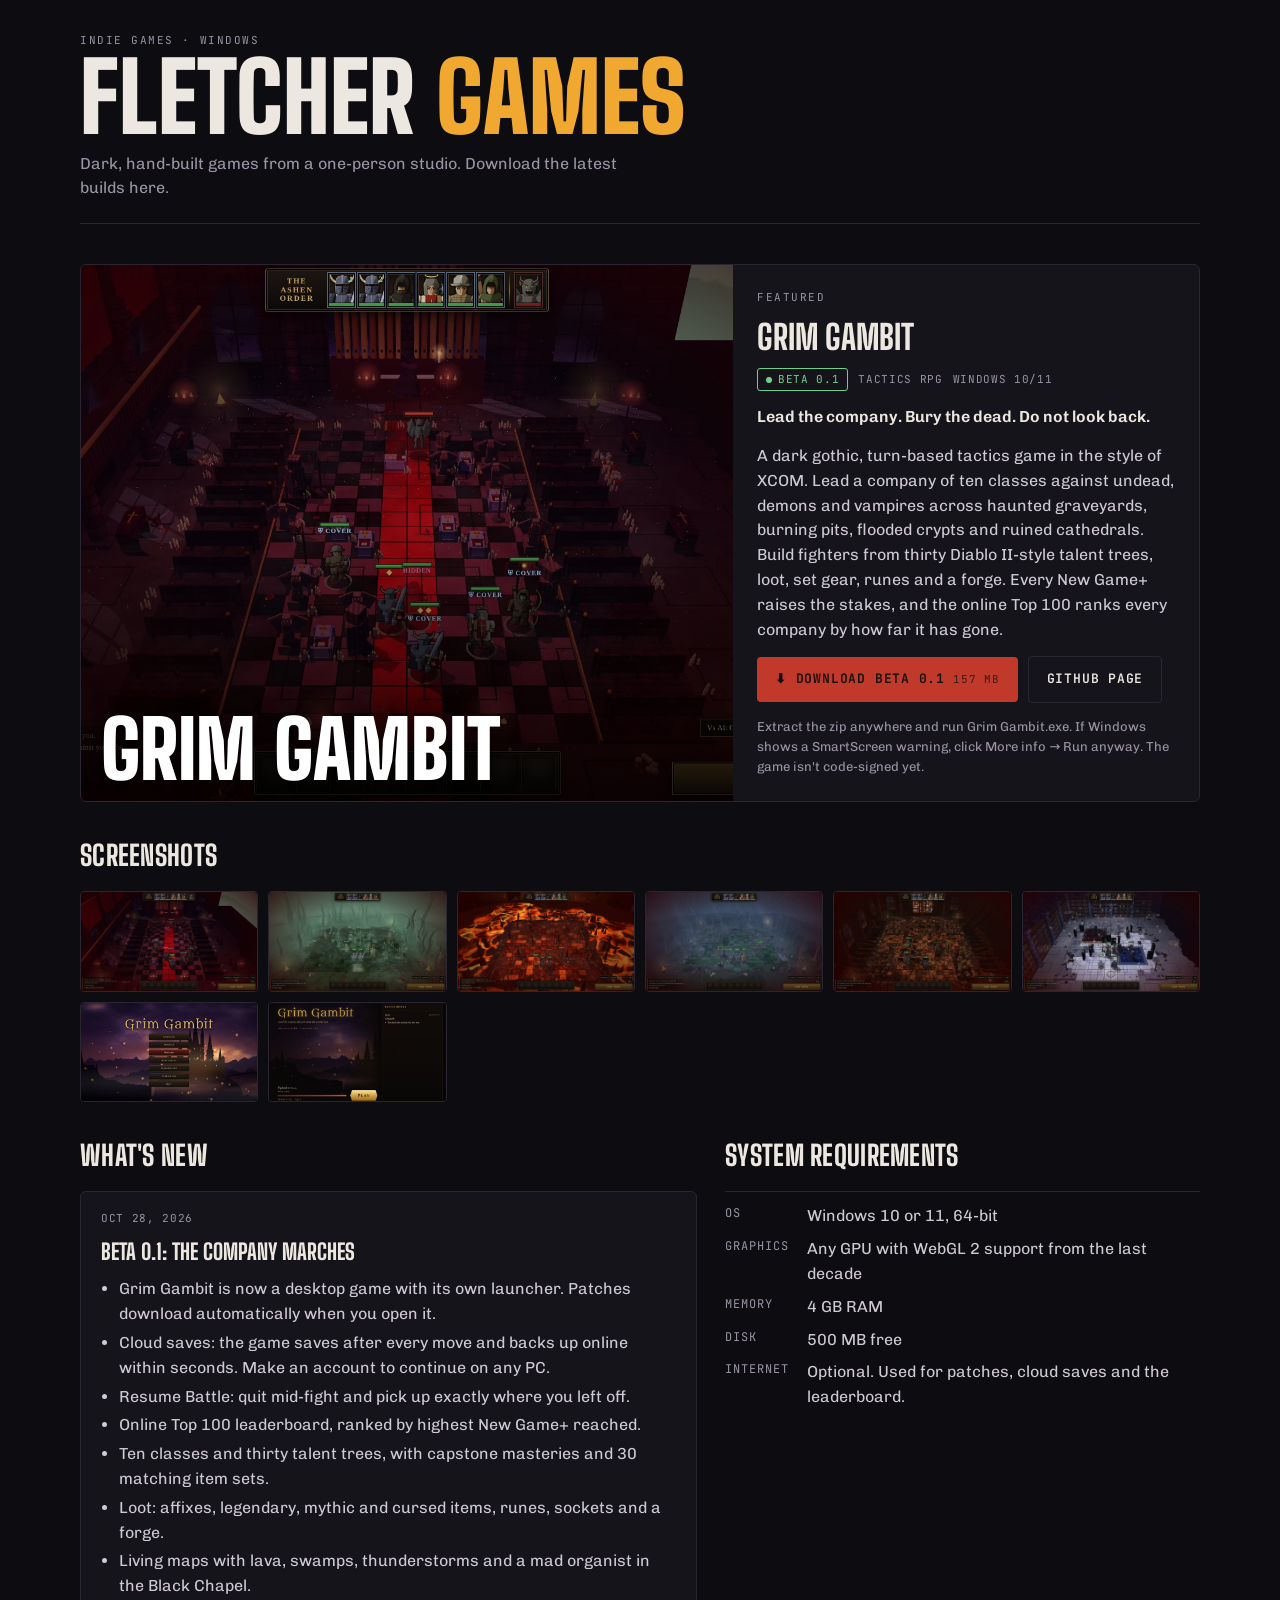
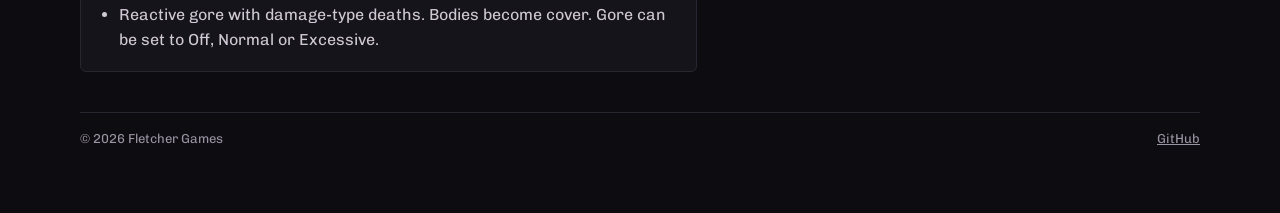
==== index.html @ d0cdece8 "Launch Fletcher Games site with Grim Gambit Beta 0.1 Co-Authored-By: Claude Opus 5.5 <noreply@anthro" ====
<!doctype html>
<html lang="en">
<head>
<meta charset="utf-8">
<meta name="viewport" content="width=device-width,initial-scale=1,viewport-fit=cover">
<title>Fletcher Games</title>
<meta name="description" content="Fletcher Games: dark, hand-built games. Download Grim Gambit, a gothic XCOM-style tactics game for Windows.">
<meta property="og:title" content="Fletcher Games">
<meta property="og:description" content="Download Grim Gambit, a gothic turn-based tactics game for Windows.">
<meta property="og:image" content="https://fletchergames.github.io/assets/grim-gambit/black-chapel.jpg">
<meta name="theme-color" content="#0d0c10">
<link rel="preconnect" href="https://fonts.googleapis.com">
<link rel="preconnect" href="https://fonts.gstatic.com" crossorigin>
<link rel="stylesheet" href="https://fonts.googleapis.com/css2?family=Big+Shoulders+Display:wght@500;800;900&family=Chivo:wght@400;600&family=JetBrains+Mono:wght@400;600&display=swap">
<style>
/* Layout: a dark game shelf. Marquee header, one featured cabinet with screenshots and patch notes, then a grid for the rest. */
:root{
  --bg:#0d0c10; --panel:#16141b; --line:#2a2631; --fg:#ece8e1; --muted:#9a93a3; --soft:#cfc9d3;
  --accent:#f0a830; --ok:#6fcf8e;
  --display:"Big Shoulders Display","Impact","Arial Narrow",sans-serif;
  --body:"Chivo",system-ui,-apple-system,"Segoe UI",sans-serif;
  --mono:"JetBrains Mono",ui-monospace,"SFMono-Regular",Menlo,monospace;
  color-scheme:dark;
}
*{box-sizing:border-box}
[hidden]{display:none!important}
html{-webkit-text-size-adjust:100%}
body{margin:0;background:var(--bg);color:var(--fg);font-family:var(--body);font-size:16px;line-height:1.55;
  padding-left:max(16px,env(safe-area-inset-left,0px));padding-right:max(16px,env(safe-area-inset-right,0px))}
img{max-width:100%;display:block}
a{color:inherit}
:focus-visible{outline:2px solid var(--accent);outline-offset:2px}
.wrap{max-width:1120px;margin:0 auto;padding-block:32px 64px;display:flex;flex-direction:column;gap:40px}

header{display:flex;flex-direction:column;gap:6px;border-bottom:1px solid var(--line);padding-bottom:22px}
.eyebrow{font-family:var(--mono);font-size:11px;letter-spacing:.14em;text-transform:uppercase;color:var(--muted)}
h1{font-family:var(--display);font-weight:900;font-size:clamp(48px,10vw,96px);line-height:.88;margin:0;text-transform:uppercase;text-wrap:balance}
h1 span{color:var(--accent)}
.tag{color:var(--muted);max-width:56ch;margin:6px 0 0}

.feature{display:grid;grid-template-columns:minmax(0,1.4fr) minmax(0,1fr);border:1px solid var(--line);background:var(--panel);border-radius:6px;overflow:hidden}
.feature .cover{position:relative;background:#000;min-height:280px}
.feature .cover img{width:100%;height:100%;object-fit:cover}
.feature .cover .ct{position:absolute;left:20px;right:20px;bottom:16px;font-family:var(--display);font-weight:900;text-transform:uppercase;line-height:.9;font-size:clamp(44px,6.5vw,80px);color:#fff;text-shadow:0 2px 24px rgba(0,0,0,.8)}
.feature .cover::after{content:"";position:absolute;inset:0;background:linear-gradient(transparent 45%,rgba(0,0,0,.75))}
.feature .cover .ct{z-index:1}
.info{padding:24px;display:flex;flex-direction:column;gap:14px;min-width:0}
.info h2{font-family:var(--display);font-weight:800;font-size:34px;line-height:1;margin:0;text-transform:uppercase}
@media (max-width:820px){.feature{grid-template-columns:1fr}.feature .cover{aspect-ratio:16/9;min-height:0}}

.meta{display:flex;flex-wrap:wrap;gap:6px 10px;align-items:center;font-family:var(--mono);font-size:11px;letter-spacing:.06em;text-transform:uppercase;color:var(--muted)}
.status{display:inline-flex;align-items:center;gap:6px;padding:2px 8px;border-radius:3px;border:1px solid currentColor;color:var(--ok)}
.status::before{content:"";width:6px;height:6px;border-radius:50%;background:currentColor}
.pitch{margin:0;font-weight:600}
.desc{margin:0;color:var(--soft)}
.actions{display:flex;flex-wrap:wrap;gap:10px;align-items:center}
.btn{display:inline-flex;align-items:center;gap:8px;text-decoration:none;font-family:var(--mono);font-size:13px;font-weight:600;letter-spacing:.06em;text-transform:uppercase;padding:12px 18px;border-radius:4px;background:var(--c,var(--accent));color:#140f0a}
.btn:hover{filter:brightness(1.12)}
.btn small{font-weight:400;opacity:.75}
.btn.ghost{background:transparent;color:var(--fg);border:1px solid var(--line)}
.btn.ghost:hover{border-color:var(--c,var(--accent));filter:none}
.note{margin:0;font-size:13px;color:var(--muted)}

section h3{font-family:var(--display);font-weight:800;font-size:28px;text-transform:uppercase;margin:0 0 14px;letter-spacing:.01em}
.shots{display:grid;grid-template-columns:repeat(auto-fill,minmax(min(160px,100%),1fr));gap:10px}
.shots button{padding:0;border:1px solid var(--line);border-radius:4px;overflow:hidden;background:#000;cursor:zoom-in;aspect-ratio:16/9}
.shots img{width:100%;height:100%;object-fit:cover;transition:transform .2s ease}
.shots button:hover img{transform:scale(1.04)}

.two{display:grid;grid-template-columns:minmax(0,1.3fr) minmax(0,1fr);gap:28px}
@media (max-width:820px){.two{grid-template-columns:1fr}}
.patch{border:1px solid var(--line);border-radius:6px;background:var(--panel);padding:18px 20px;display:flex;flex-direction:column;gap:8px}
.patch .ver{font-family:var(--display);font-size:22px;font-weight:800;text-transform:uppercase}
.patch ul{margin:0;padding-left:18px;color:var(--soft);display:flex;flex-direction:column;gap:4px}
dl.req{margin:0;display:grid;grid-template-columns:auto 1fr;gap:8px 18px;border-top:1px solid var(--line);padding-top:12px}
dl.req dt{font-family:var(--mono);font-size:12px;text-transform:uppercase;letter-spacing:.08em;color:var(--muted)}
dl.req dd{margin:0;color:var(--soft)}

.grid{display:grid;grid-template-columns:repeat(auto-fill,minmax(260px,1fr));gap:18px}
.card{border:1px solid var(--line);border-radius:6px;overflow:hidden;background:var(--panel);display:flex;flex-direction:column}
.card img{aspect-ratio:16/10;object-fit:cover;width:100%}

.lightbox{position:fixed;inset:0;background:rgba(5,4,8,.92);display:flex;flex-direction:column;align-items:center;justify-content:center;gap:12px;z-index:20;
  padding:max(16px,env(safe-area-inset-top,0px)) max(16px,env(safe-area-inset-right,0px)) max(16px,env(safe-area-inset-bottom,0px)) max(16px,env(safe-area-inset-left,0px));cursor:zoom-out}
.lightbox img{max-height:82vh;border-radius:4px}
.lightbox p{margin:0;font-family:var(--mono);font-size:12px;color:var(--muted);text-transform:uppercase;letter-spacing:.08em}
footer{color:var(--muted);font-size:13px;border-top:1px solid var(--line);padding-top:16px;display:flex;flex-wrap:wrap;justify-content:space-between;gap:8px}
.loading{color:var(--muted)}
@media (prefers-reduced-motion:reduce){*{transition:none!important}}
</style>
</head>
<body>
<div class="wrap">
  <header>
    <div class="eyebrow">Indie games · Windows</div>
    <h1 id="siteName">Fletcher <span>Games</span></h1>
    <p class="tag" id="siteTag">Dark, hand-built games from a one-person studio. Download the latest builds here.</p>
  </header>
  <main id="main" style="display:flex;flex-direction:column;gap:44px"><p class="loading">Loading games…</p></main>
  <footer><span>© <span id="yr"></span> Fletcher Games</span><a href="https://github.com/FletcherGames">GitHub</a></footer>
</div>
<div class="lightbox" id="lb" hidden><img id="lbImg" alt=""><p id="lbCap"></p></div>

<script>
const $=id=>document.getElementById(id);
const esc=s=>String(s??"").replace(/[&<>"']/g,c=>({"&":"&amp;","<":"&lt;",">":"&gt;",'"':"&quot;","'":"&#39;"}[c]));
const fmt=d=>{const t=new Date(d+"T12:00:00");return isNaN(t)?"":t.toLocaleDateString(undefined,{month:"short",day:"numeric",year:"numeric"})};
$("yr").textContent=new Date().getFullYear();

function buttons(g){
  let h="";
  if(g.download?.url)h+=`<a class="btn" href="${esc(g.download.url)}">⬇ ${esc(g.download.label||"Download")}${g.download.size?` <small>${esc(g.download.size)}</small>`:""}</a>`;
  if(g.play)h+=`<a class="btn ghost" href="${esc(g.play)}">▶ Play in browser</a>`;
  (g.links||[]).forEach(l=>h+=`<a class="btn ghost" href="${esc(l.url)}">${esc(l.label)}</a>`);
  return h;
}
function metaRow(g){return `<div class="meta">${g.statusLabel?`<span class="status">${esc(g.statusLabel)}</span>`:""}${g.genre?`<span>${esc(g.genre)}</span>`:""}${g.platform?`<span>${esc(g.platform)}</span>`:""}</div>`}

function featured(g){
  const shots=(g.screenshots||[]).map((s,i)=>`<button type="button" data-shot="${i}" aria-label="View ${esc(s.caption)}"><img src="${esc(s.src)}" alt="${esc(s.caption)}" loading="lazy"></button>`).join("");
  const latest=(g.patchNotes||[])[0];
  return `<article style="display:flex;flex-direction:column;gap:32px;--c:${esc(g.color||"")}" id="${esc(g.id)}">
    <div class="feature">
      <div class="cover">${g.cover?`<img src="${esc(g.cover)}" alt="">`:""}<div class="ct">${esc(g.title)}</div></div>
      <div class="info">
        <div class="eyebrow">Featured</div>
        <h2>${esc(g.title)}</h2>
        ${metaRow(g)}
        ${g.tagline?`<p class="pitch">${esc(g.tagline)}</p>`:""}
        ${g.description?`<p class="desc">${esc(g.description)}</p>`:""}
        <div class="actions">${buttons(g)}</div>
        ${g.download?.note?`<p class="note">${esc(g.download.note)}</p>`:""}
      </div>
    </div>
    ${shots?`<section><h3>Screenshots</h3><div class="shots" data-game="${esc(g.id)}">${shots}</div></section>`:""}
    ${(latest||g.requirements)?`<div class="two">
      ${latest?`<section><h3>What's new</h3>${(g.patchNotes||[]).map(p=>`<div class="patch"><div class="meta">${p.date?esc(fmt(p.date)):""}</div><div class="ver">${esc(p.version)}${p.title?`: ${esc(p.title)}`:""}</div><ul>${(p.notes||[]).map(n=>`<li>${esc(n)}</li>`).join("")}</ul></div>`).join("")}</section>`:"<div></div>"}
      ${g.requirements?`<section><h3>System requirements</h3><dl class="req">${g.requirements.map(([k,v])=>`<dt>${esc(k)}</dt><dd>${esc(v)}</dd>`).join("")}</dl></section>`:""}
    </div>`:""}
  </article>`;
}
function card(g){
  return `<article class="card" style="--c:${esc(g.color||"")}" id="${esc(g.id)}">${g.cover?`<img src="${esc(g.cover)}" alt="${esc(g.title)}" loading="lazy">`:""}
    <div class="info"><h2 style="font-size:28px">${esc(g.title)}</h2>${metaRow(g)}${g.tagline?`<p class="pitch">${esc(g.tagline)}</p>`:""}<div class="actions">${buttons(g)}</div></div></article>`;
}

let data;
fetch("games.json",{cache:"no-cache"}).then(r=>r.json()).then(d=>{
  data=d;
  if(d.site?.name){const p=d.site.name.trim().split(/\s+/),last=p.pop();$("siteName").innerHTML=(p.length?esc(p.join(" "))+" ":"")+`<span>${esc(last)}</span>`;document.title=d.site.name}
  if(d.site?.tagline)$("siteTag").textContent=d.site.tagline;
  const games=d.games||[],feat=games.find(g=>g.featured)||games[0],rest=games.filter(g=>g!==feat);
  $("main").innerHTML=(feat?featured(feat):"<p class='loading'>No games posted yet.</p>")+
    (rest.length?`<section><h3>More games</h3><div class="grid">${rest.map(card).join("")}</div></section>`:"");
}).catch(()=>{$("main").innerHTML="<p class='loading'>The game list couldn't load. Refresh the page to try again.</p>"});

document.addEventListener("click",e=>{
  const b=e.target.closest("[data-shot]");
  if(b){const g=data.games.find(x=>x.id===b.closest("[data-game]").dataset.game),s=g.screenshots[+b.dataset.shot];
    $("lbImg").src=s.src;$("lbImg").alt=s.caption;$("lbCap").textContent=s.caption;$("lb").hidden=false;return}
  if(e.target.closest("#lb"))$("lb").hidden=true;
});
addEventListener("keydown",e=>{if(e.key==="Escape")$("lb").hidden=true});
</script>
</body>
</html>
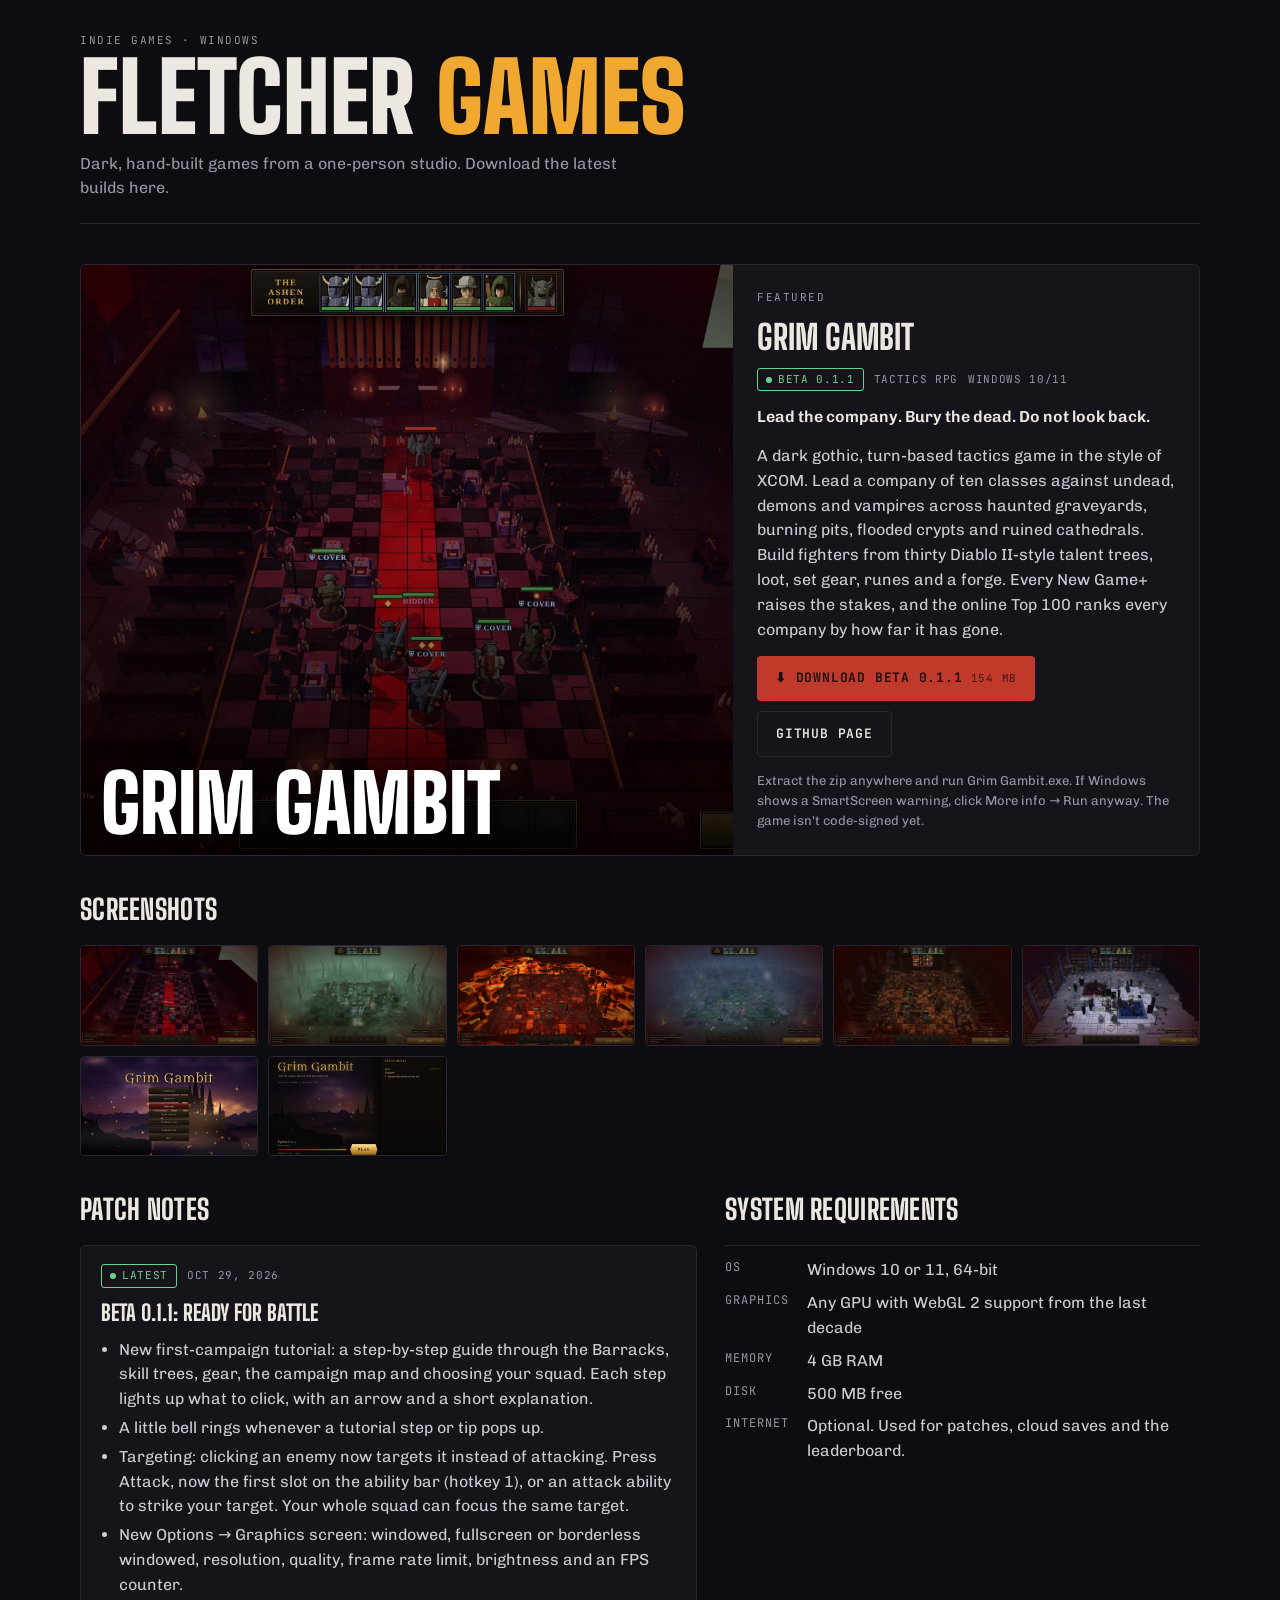
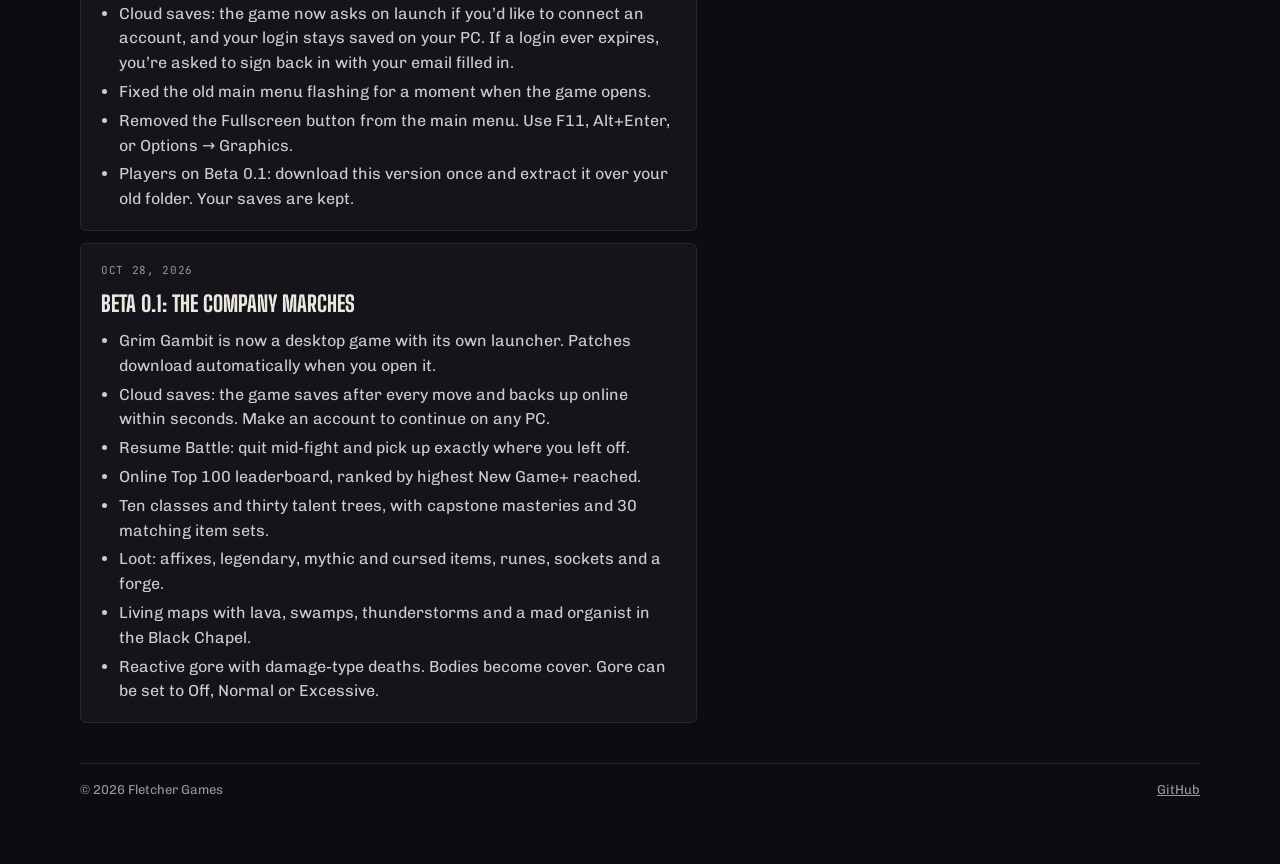
==== commit 511ef969: "Grim Gambit Beta 0.1.1: download link and patch notes Co-Authored-By: Claude Opus 5.5 <noreply@anthr" ====
--- a/index.html
+++ b/index.html
@@ -70,6 +70,7 @@
 .two{display:grid;grid-template-columns:minmax(0,1.3fr) minmax(0,1fr);gap:28px}
 @media (max-width:820px){.two{grid-template-columns:1fr}}
 .patch{border:1px solid var(--line);border-radius:6px;background:var(--panel);padding:18px 20px;display:flex;flex-direction:column;gap:8px}
+.patches{display:flex;flex-direction:column;gap:12px}
 .patch .ver{font-family:var(--display);font-size:22px;font-weight:800;text-transform:uppercase}
 .patch ul{margin:0;padding-left:18px;color:var(--soft);display:flex;flex-direction:column;gap:4px}
 dl.req{margin:0;display:grid;grid-template-columns:auto 1fr;gap:8px 18px;border-top:1px solid var(--line);padding-top:12px}
@@ -134,7 +135,7 @@
     </div>
     ${shots?`<section><h3>Screenshots</h3><div class="shots" data-game="${esc(g.id)}">${shots}</div></section>`:""}
     ${(latest||g.requirements)?`<div class="two">
-      ${latest?`<section><h3>What's new</h3>${(g.patchNotes||[]).map(p=>`<div class="patch"><div class="meta">${p.date?esc(fmt(p.date)):""}</div><div class="ver">${esc(p.version)}${p.title?`: ${esc(p.title)}`:""}</div><ul>${(p.notes||[]).map(n=>`<li>${esc(n)}</li>`).join("")}</ul></div>`).join("")}</section>`:"<div></div>"}
+      ${latest?`<section><h3>Patch notes</h3><div class="patches">${(g.patchNotes||[]).map((p,i)=>`<div class="patch"><div class="meta">${i===0?'<span class="status">Latest</span>':""}${p.date?`<span>${esc(fmt(p.date))}</span>`:""}</div><div class="ver">${esc(p.version)}${p.title?`: ${esc(p.title)}`:""}</div><ul>${(p.notes||[]).map(n=>`<li>${esc(n)}</li>`).join("")}</ul></div>`).join("")}</div></section>`:"<div></div>"}
       ${g.requirements?`<section><h3>System requirements</h3><dl class="req">${g.requirements.map(([k,v])=>`<dt>${esc(k)}</dt><dd>${esc(v)}</dd>`).join("")}</dl></section>`:""}
     </div>`:""}
   </article>`;
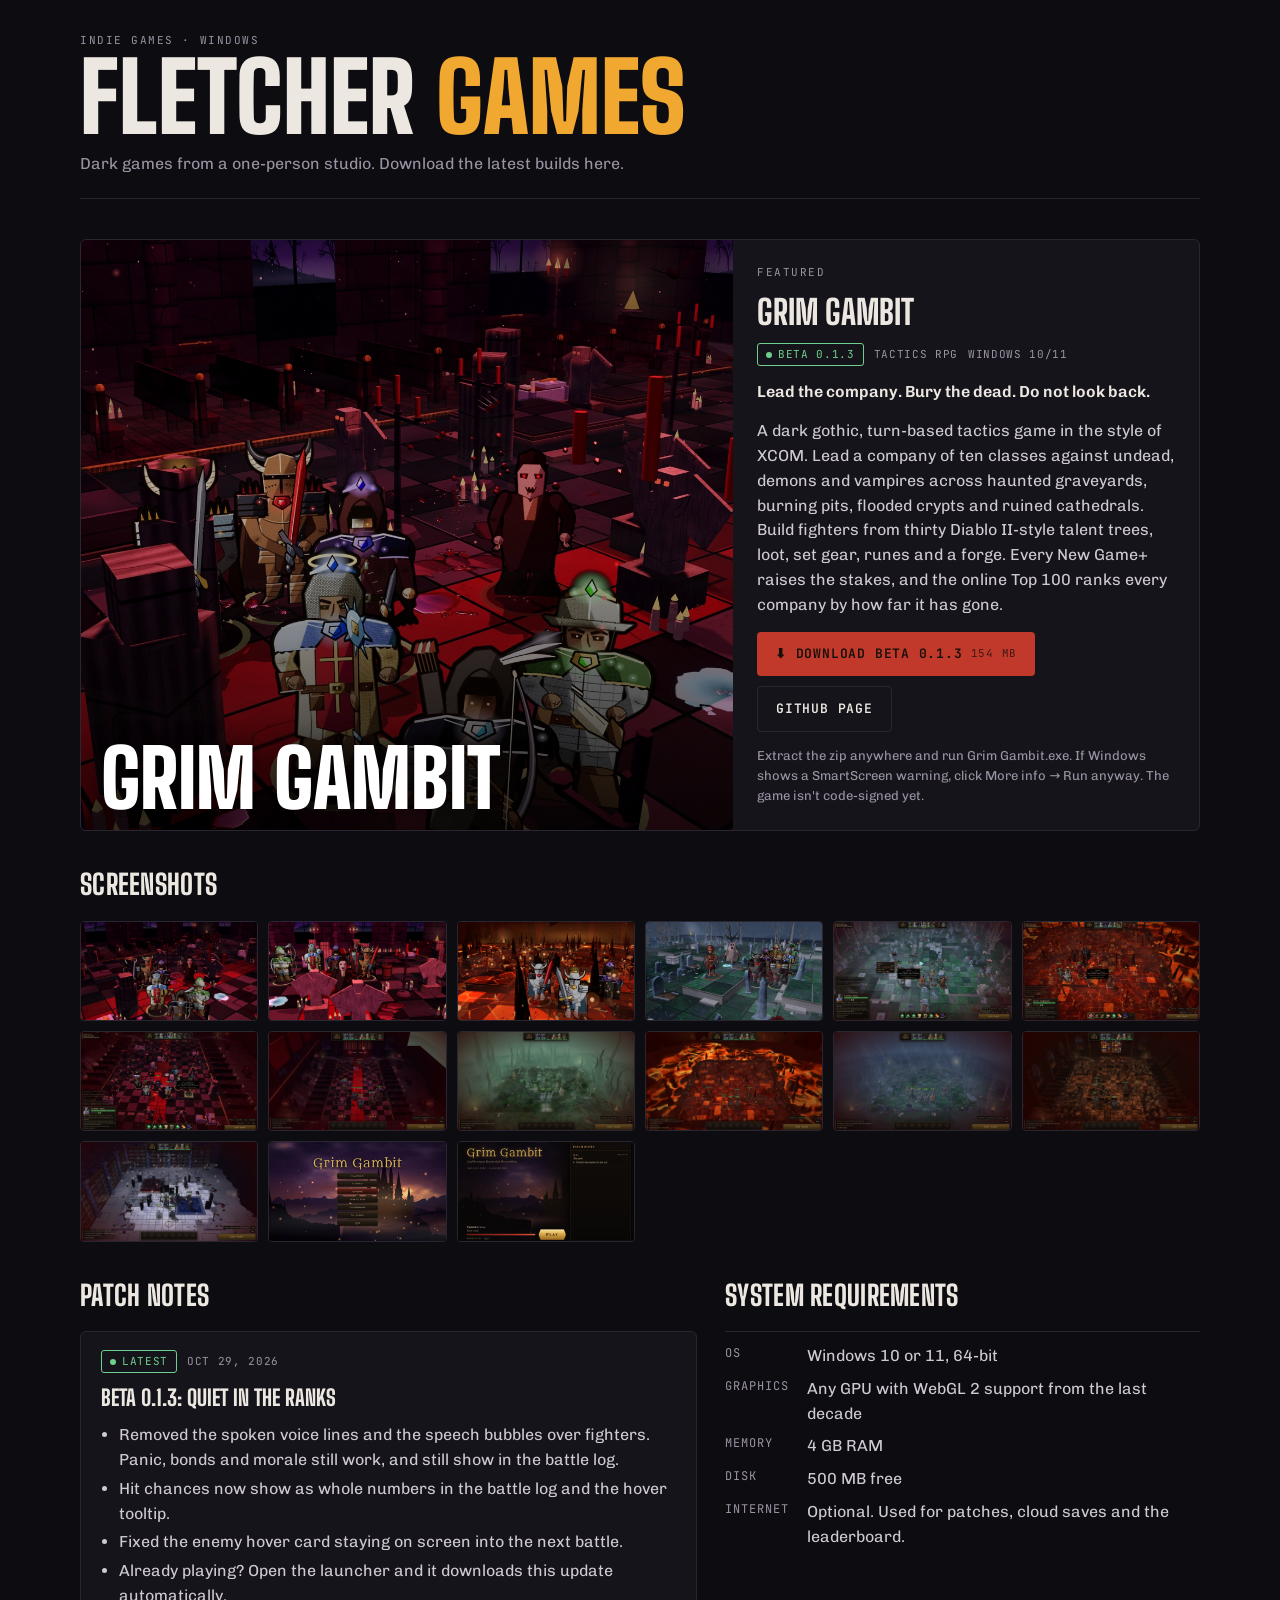
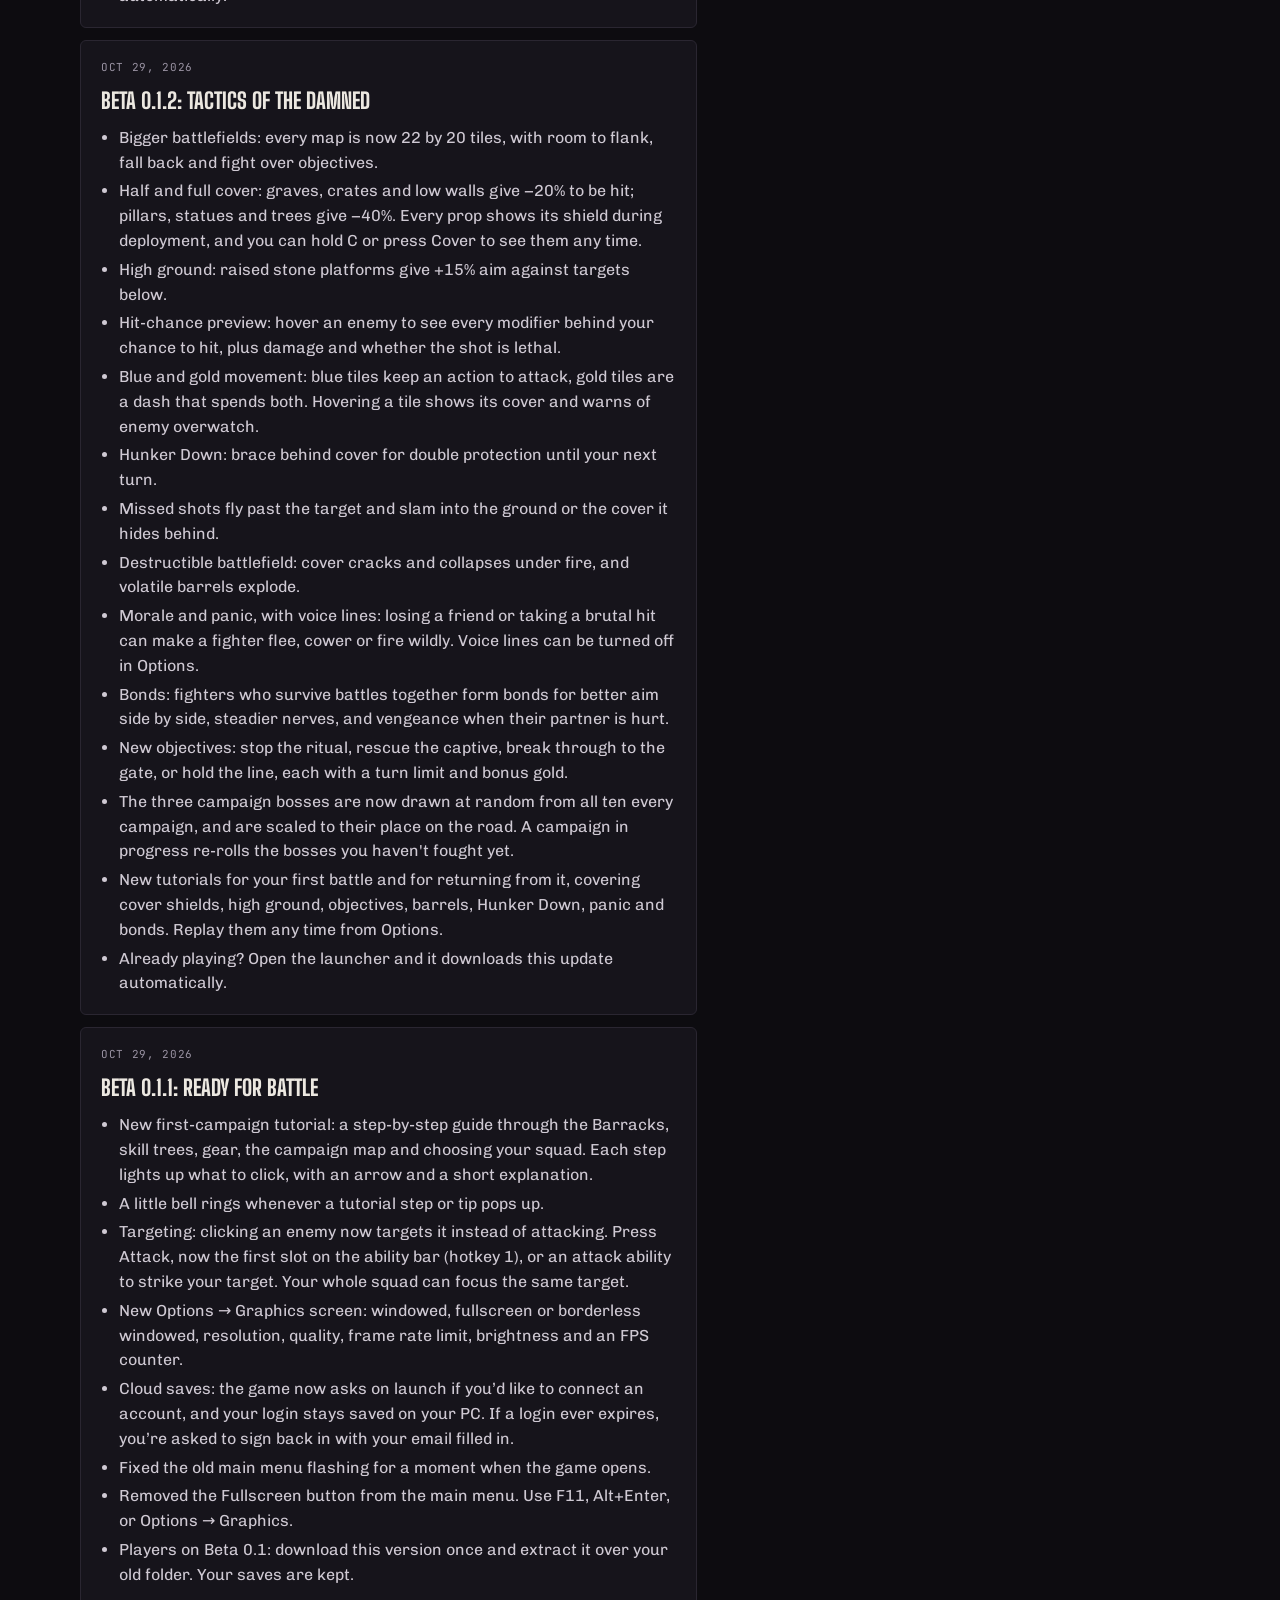
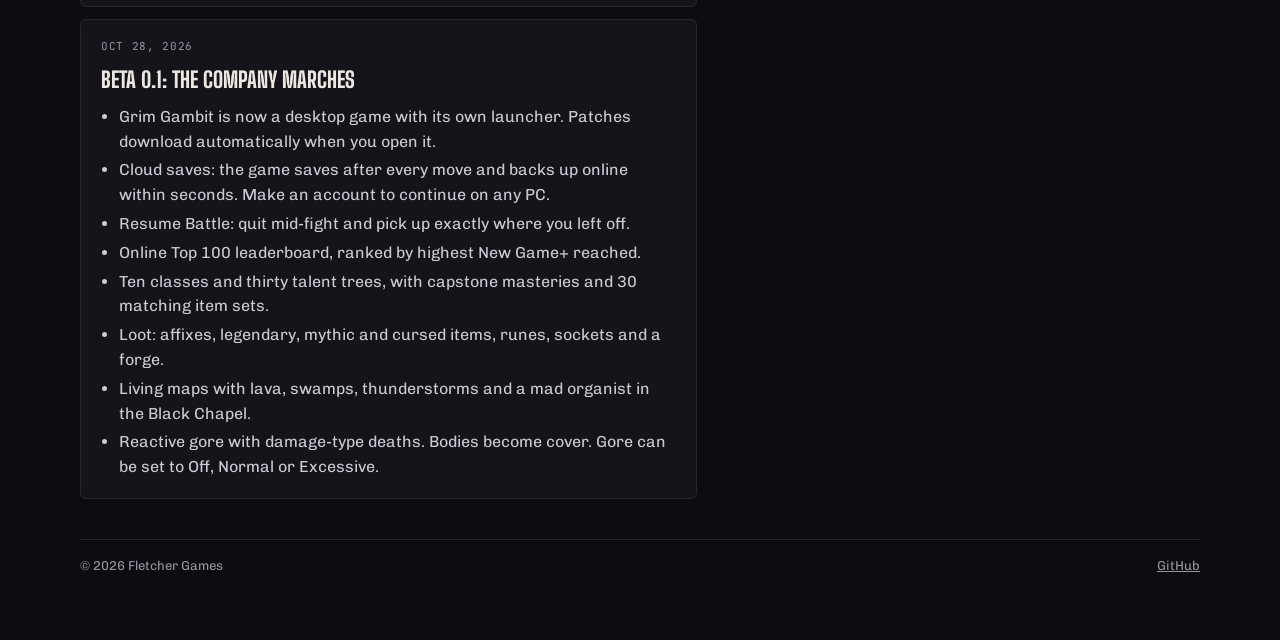
==== commit e76b810d: "Drop "hand-built" from the site tagline Co-Authored-By: Claude Opus 5.5 <noreply@anthropic.com> Clau" ====
--- a/index.html
+++ b/index.html
@@ -4,7 +4,7 @@
 <meta charset="utf-8">
 <meta name="viewport" content="width=device-width,initial-scale=1,viewport-fit=cover">
 <title>Fletcher Games</title>
-<meta name="description" content="Fletcher Games: dark, hand-built games. Download Grim Gambit, a gothic XCOM-style tactics game for Windows.">
+<meta name="description" content="Fletcher Games: dark games from a one-person studio. Download Grim Gambit, a gothic XCOM-style tactics game for Windows.">
 <meta property="og:title" content="Fletcher Games">
 <meta property="og:description" content="Download Grim Gambit, a gothic turn-based tactics game for Windows.">
 <meta property="og:image" content="https://fletchergames.github.io/assets/grim-gambit/black-chapel.jpg">
@@ -95,7 +95,7 @@
   <header>
     <div class="eyebrow">Indie games · Windows</div>
     <h1 id="siteName">Fletcher <span>Games</span></h1>
-    <p class="tag" id="siteTag">Dark, hand-built games from a one-person studio. Download the latest builds here.</p>
+    <p class="tag" id="siteTag">Dark games from a one-person studio. Download the latest builds here.</p>
   </header>
   <main id="main" style="display:flex;flex-direction:column;gap:44px"><p class="loading">Loading games…</p></main>
   <footer><span>© <span id="yr"></span> Fletcher Games</span><a href="https://github.com/FletcherGames">GitHub</a></footer>
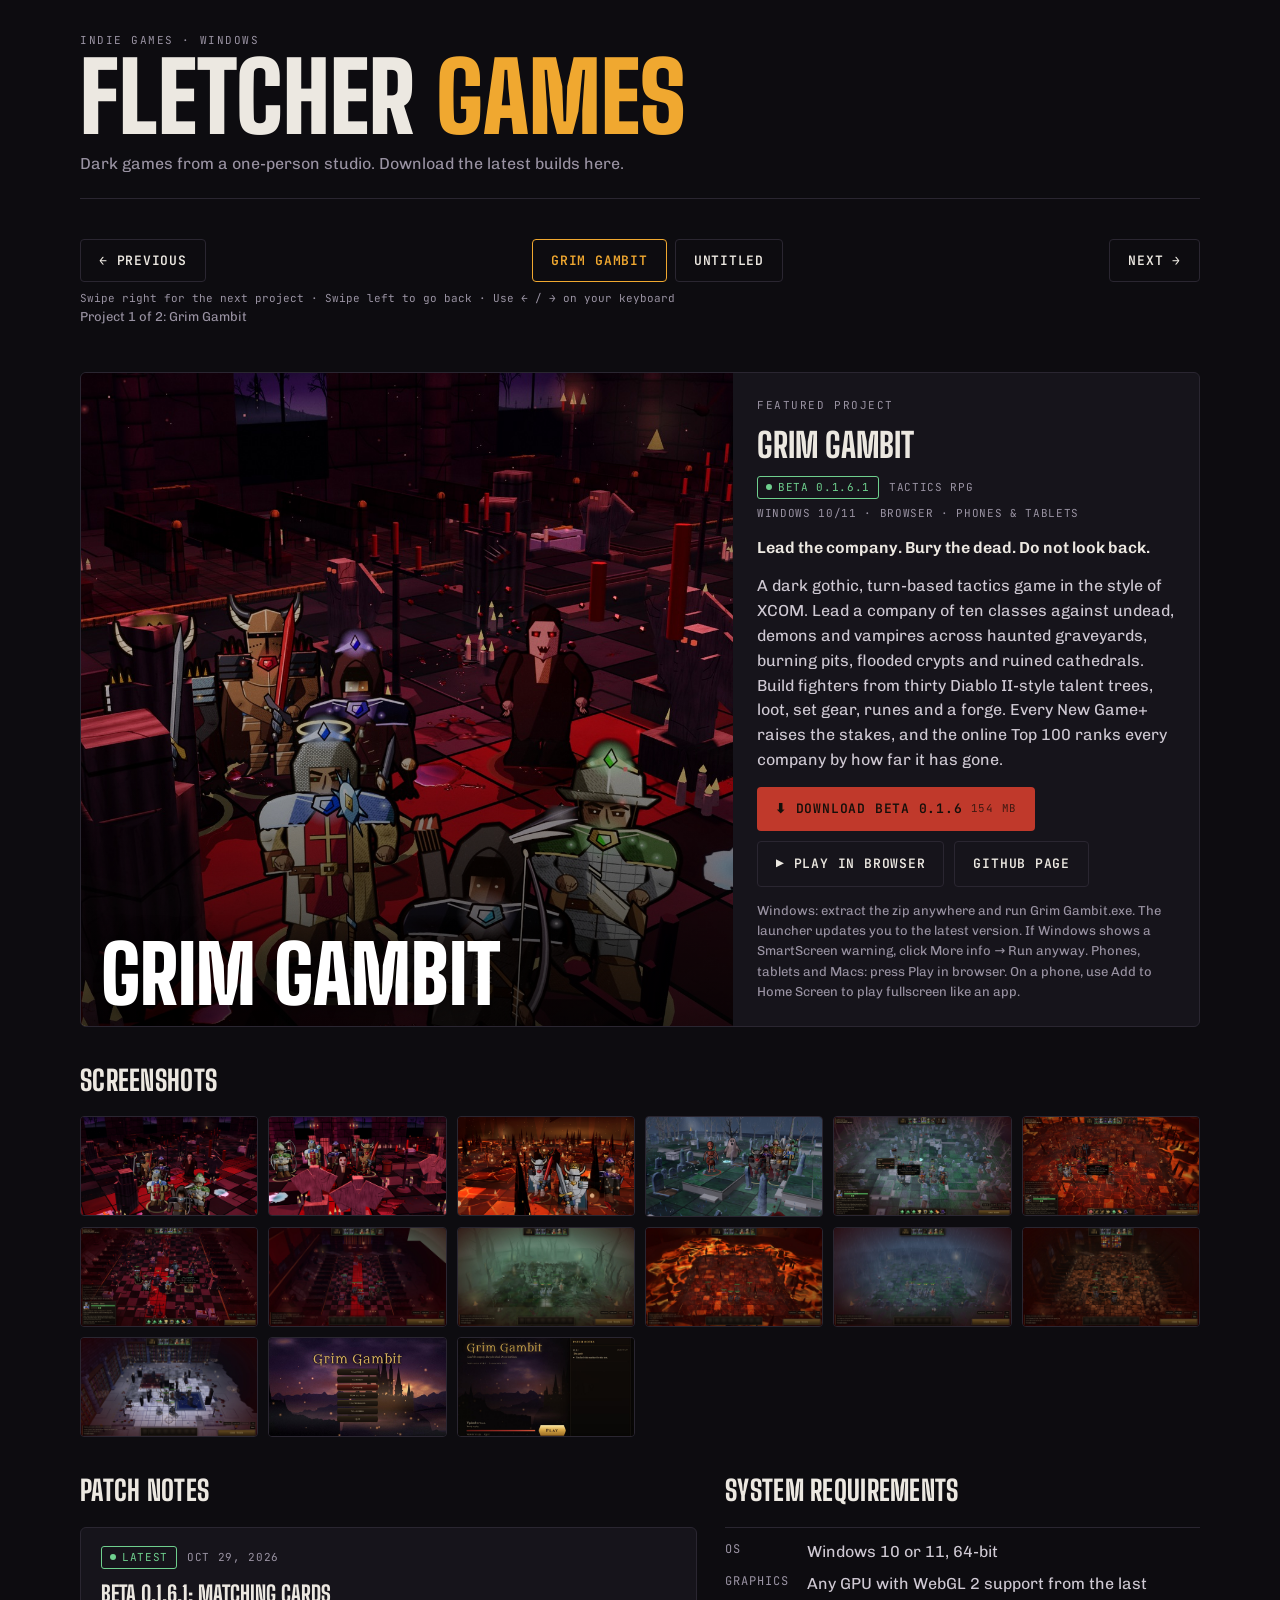
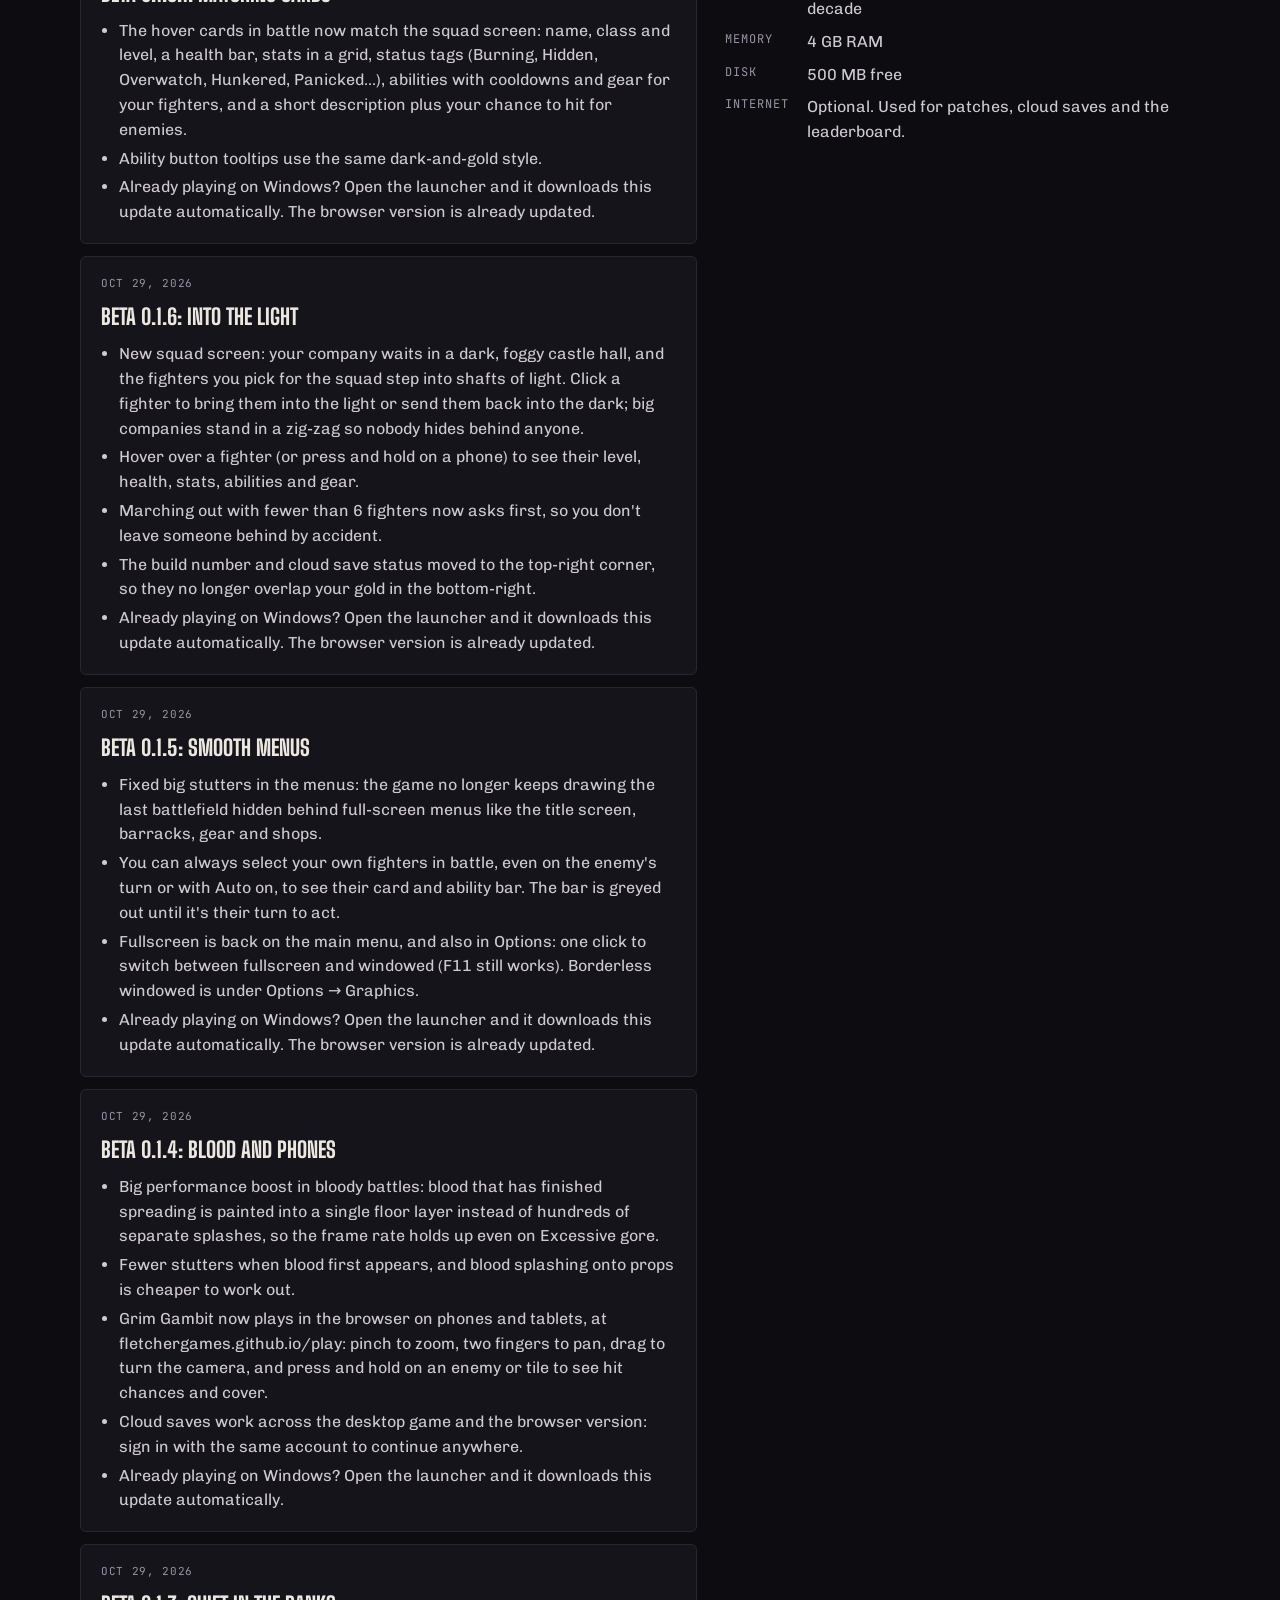
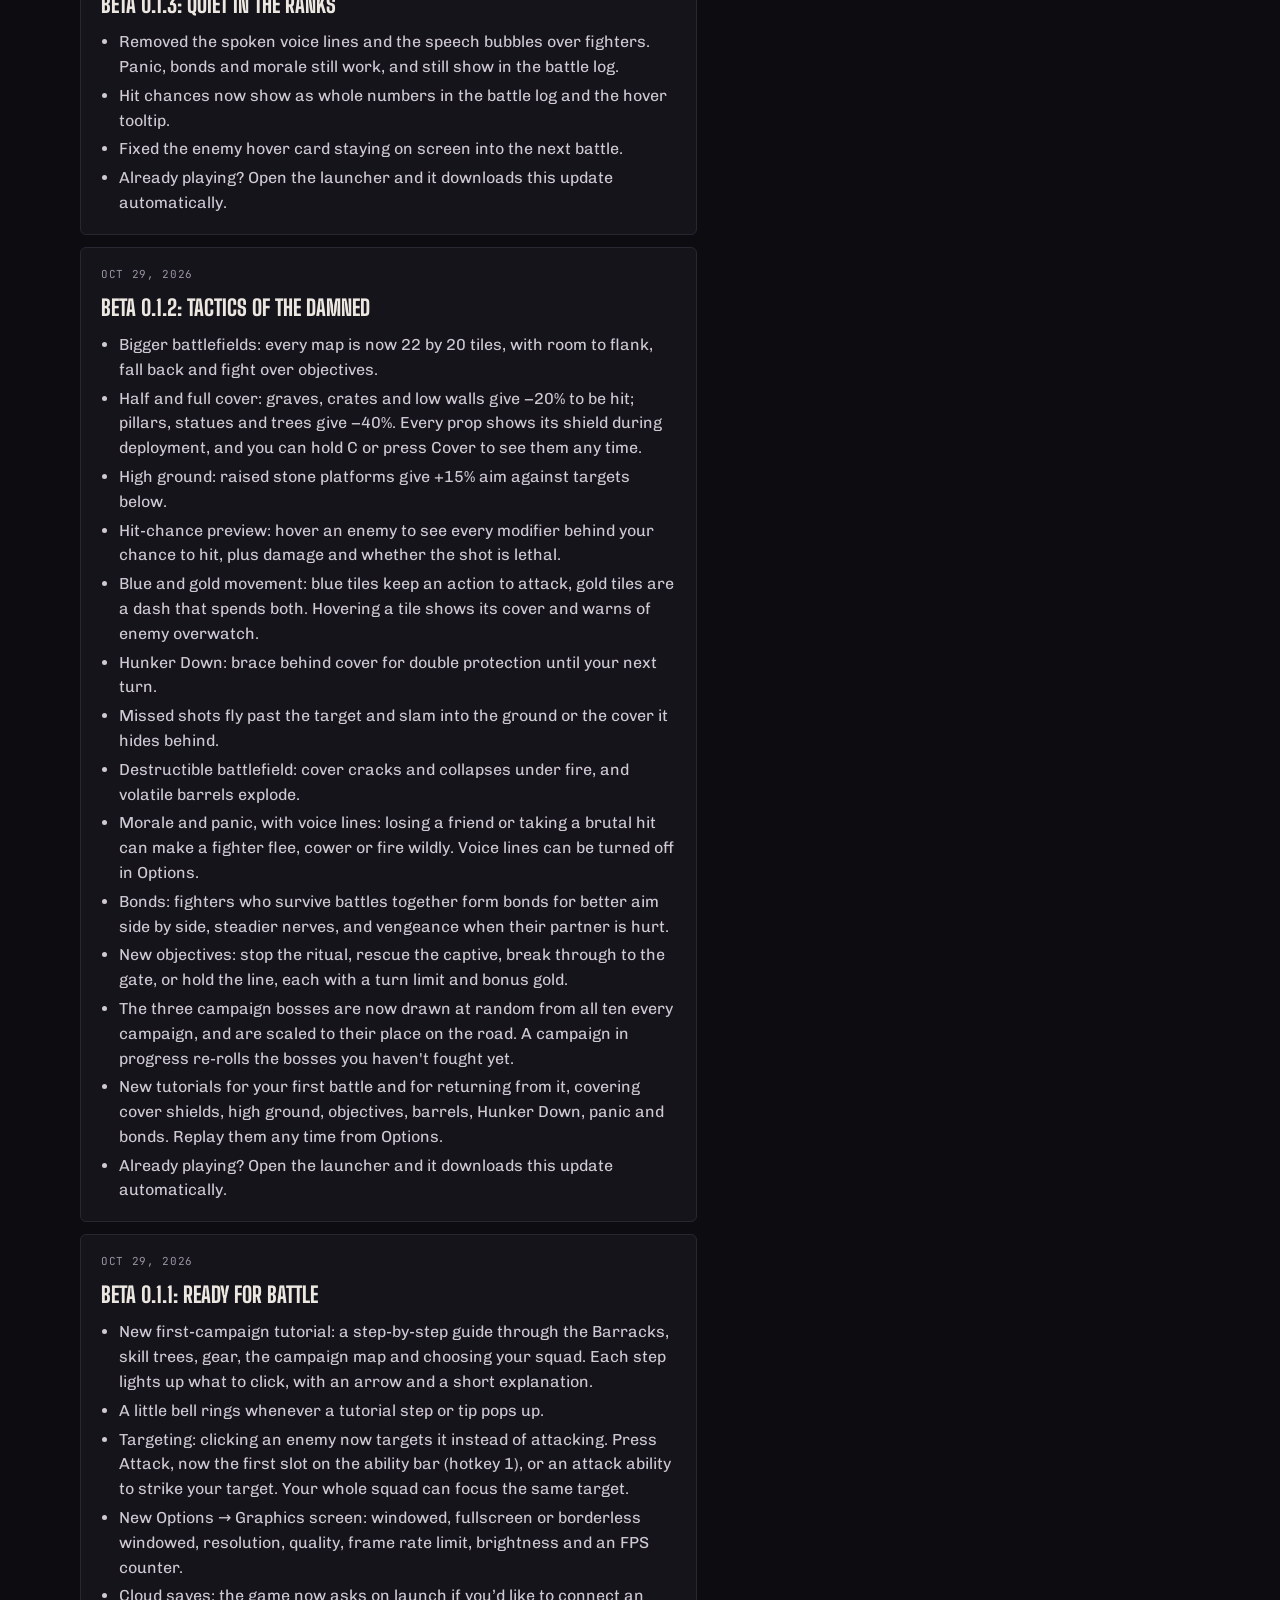
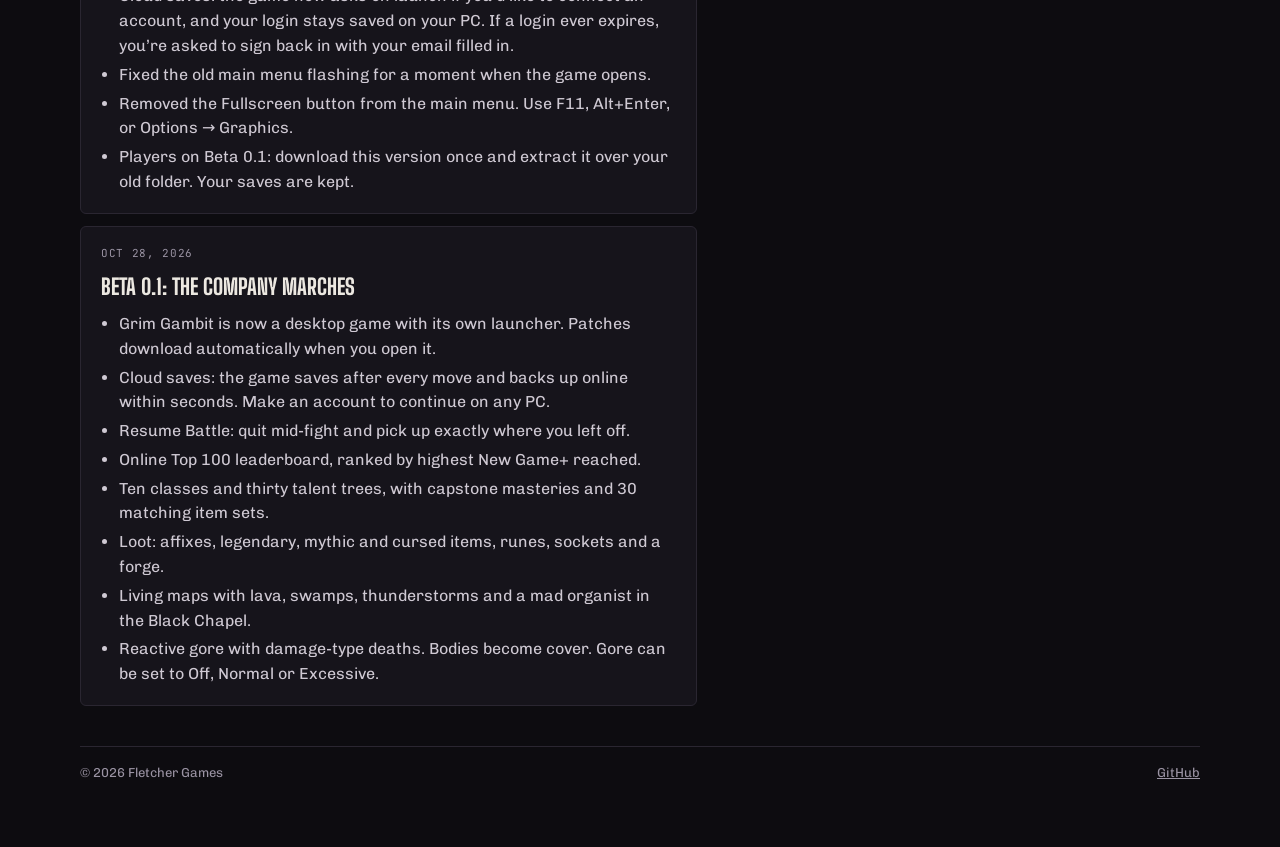
==== commit bf0ed56d: "Add swipe project navigation and Untitled Gangland remake" ====
--- a/index.html
+++ b/index.html
@@ -13,7 +13,7 @@
 <link rel="preconnect" href="https://fonts.gstatic.com" crossorigin>
 <link rel="stylesheet" href="https://fonts.googleapis.com/css2?family=Big+Shoulders+Display:wght@500;800;900&family=Chivo:wght@400;600&family=JetBrains+Mono:wght@400;600&display=swap">
 <style>
-/* Layout: a dark game shelf. Marquee header, one featured cabinet with screenshots and patch notes, then a grid for the rest. */
+/* One project at a time, with touch and keyboard navigation. */
 :root{
   --bg:#0d0c10; --panel:#16141b; --line:#2a2631; --fg:#ece8e1; --muted:#9a93a3; --soft:#cfc9d3;
   --accent:#f0a830; --ok:#6fcf8e;
@@ -88,6 +88,15 @@
 footer{color:var(--muted);font-size:13px;border-top:1px solid var(--line);padding-top:16px;display:flex;flex-wrap:wrap;justify-content:space-between;gap:8px}
 .loading{color:var(--muted)}
 @media (prefers-reduced-motion:reduce){*{transition:none!important}}
+.project-nav{display:flex;flex-wrap:wrap;align-items:center;justify-content:space-between;gap:12px}
+.project-nav button{cursor:pointer}
+.project-nav .current{border-color:var(--accent);color:var(--accent)}
+.project-tabs{display:flex;flex-wrap:wrap;gap:8px}
+.project-hint{font-family:var(--mono);font-size:11px;color:var(--muted);margin:8px 0 0}
+#projectView{touch-action:pan-y pinch-zoom;min-width:0}
+#projectView:focus{outline:none}
+.feature .cover.placeholder{background:radial-gradient(ellipse at 65% 25%,#4b3328 0,transparent 60%),linear-gradient(145deg,#19151a,#09090c);display:flex;align-items:center;justify-content:center;min-height:280px}
+.placeholder .coming{font-family:var(--mono);font-size:12px;text-transform:uppercase;letter-spacing:.2em;color:var(--muted);align-self:flex-start;margin-top:36px;z-index:1}
 </style>
 </head>
 <body>
@@ -122,9 +131,9 @@
   const latest=(g.patchNotes||[])[0];
   return `<article style="display:flex;flex-direction:column;gap:32px;--c:${esc(g.color||"")}" id="${esc(g.id)}">
     <div class="feature">
-      <div class="cover">${g.cover?`<img src="${esc(g.cover)}" alt="">`:""}<div class="ct">${esc(g.title)}</div></div>
+      <div class="cover${g.cover?"":" placeholder"}">${g.cover?`<img src="${esc(g.cover)}" alt="">`:'<span class="coming">Work in progress</span>'}<div class="ct">${esc(g.title)}</div></div>
       <div class="info">
-        <div class="eyebrow">Featured</div>
+        <div class="eyebrow">${g.featured?"Featured project":"In development"}</div>
         <h2>${esc(g.title)}</h2>
         ${metaRow(g)}
         ${g.tagline?`<p class="pitch">${esc(g.tagline)}</p>`:""}
@@ -145,14 +154,55 @@
     <div class="info"><h2 style="font-size:28px">${esc(g.title)}</h2>${metaRow(g)}${g.tagline?`<p class="pitch">${esc(g.tagline)}</p>`:""}<div class="actions">${buttons(g)}</div></div></article>`;
 }
 
-let data;
+let data,projectIndex=0,gesture=null;
+function showProject(index,focus=false){
+  const games=data.games;
+  if(!games.length)return;
+  projectIndex=(index+games.length)%games.length;
+  const g=games[projectIndex];
+  $("main").innerHTML=`<div><nav class="project-nav" aria-label="Projects">
+    <button type="button" class="btn ghost" data-step="-1" aria-label="Previous project">← Previous</button>
+    <div class="project-tabs">${games.map((game,i)=>`<button type="button" class="btn ghost ${i===projectIndex?"current":""}" data-project="${i}" ${i===projectIndex?'aria-current="page"':""}>${esc(game.title)}</button>`).join("")}</div>
+    <button type="button" class="btn ghost" data-step="1" aria-label="Next project">Next →</button>
+    </nav><p class="project-hint">Swipe right for the next project · Swipe left to go back · Use ← / → on your keyboard</p>
+    <p class="note" role="status">Project ${projectIndex+1} of ${games.length}: ${esc(g.title)}</p></div>
+    <div id="projectView" tabindex="-1" aria-label="${esc(g.title)}">${featured(g)}</div>`;
+  history.replaceState(null,"","#"+encodeURIComponent(g.id));
+  if(focus)$("projectView").focus({preventScroll:true});
+}
+function projectFromHash(){
+  const i=data.games.findIndex(g=>"#"+encodeURIComponent(g.id)===location.hash);
+  showProject(i<0?0:i);
+}
+addEventListener("hashchange",()=>{if(data)projectFromHash()});
+$("main").addEventListener("click",e=>{
+  const step=e.target.closest("[data-step]"),tab=e.target.closest("[data-project]");
+  if(step)showProject(projectIndex+Number(step.dataset.step),true);
+  if(tab)showProject(Number(tab.dataset.project),true);
+});
+$("main").addEventListener("pointerdown",e=>{
+  gesture=null;
+  if(!e.isPrimary||e.pointerType==="mouse"||e.target.closest("a,button,input,textarea,select")||!e.target.closest("#projectView"))return;
+  gesture={id:e.pointerId,x:e.clientX,y:e.clientY,time:performance.now()};
+});
+$("main").addEventListener("pointerup",e=>{
+  const g=gesture;gesture=null;
+  if(!g||g.id!==e.pointerId)return;
+  const dx=e.clientX-g.x,dy=e.clientY-g.y;
+  if(Math.abs(dx)>=60&&Math.abs(dx)>Math.abs(dy)*1.5&&performance.now()-g.time<1200)
+    showProject(projectIndex+(dx>0?1:-1));
+});
+$("main").addEventListener("pointercancel",()=>{gesture=null});
+addEventListener("keydown",e=>{
+  if(!data||!$("lb").hidden||e.altKey||e.ctrlKey||e.metaKey||e.shiftKey||e.target.closest("input,textarea,select,[contenteditable]"))return;
+  if(e.key==="ArrowRight"||e.key==="ArrowLeft"){e.preventDefault();showProject(projectIndex+(e.key==="ArrowRight"?1:-1),true)}
+});
 fetch("games.json",{cache:"no-cache"}).then(r=>r.json()).then(d=>{
   data=d;
   if(d.site?.name){const p=d.site.name.trim().split(/\s+/),last=p.pop();$("siteName").innerHTML=(p.length?esc(p.join(" "))+" ":"")+`<span>${esc(last)}</span>`;document.title=d.site.name}
   if(d.site?.tagline)$("siteTag").textContent=d.site.tagline;
-  const games=d.games||[],feat=games.find(g=>g.featured)||games[0],rest=games.filter(g=>g!==feat);
-  $("main").innerHTML=(feat?featured(feat):"<p class='loading'>No games posted yet.</p>")+
-    (rest.length?`<section><h3>More games</h3><div class="grid">${rest.map(card).join("")}</div></section>`:"");
+  if(d.games?.length)projectFromHash();
+  else $("main").innerHTML="<p class='loading'>No games posted yet.</p>";
 }).catch(()=>{$("main").innerHTML="<p class='loading'>The game list couldn't load. Refresh the page to try again.</p>"});
 
 document.addEventListener("click",e=>{
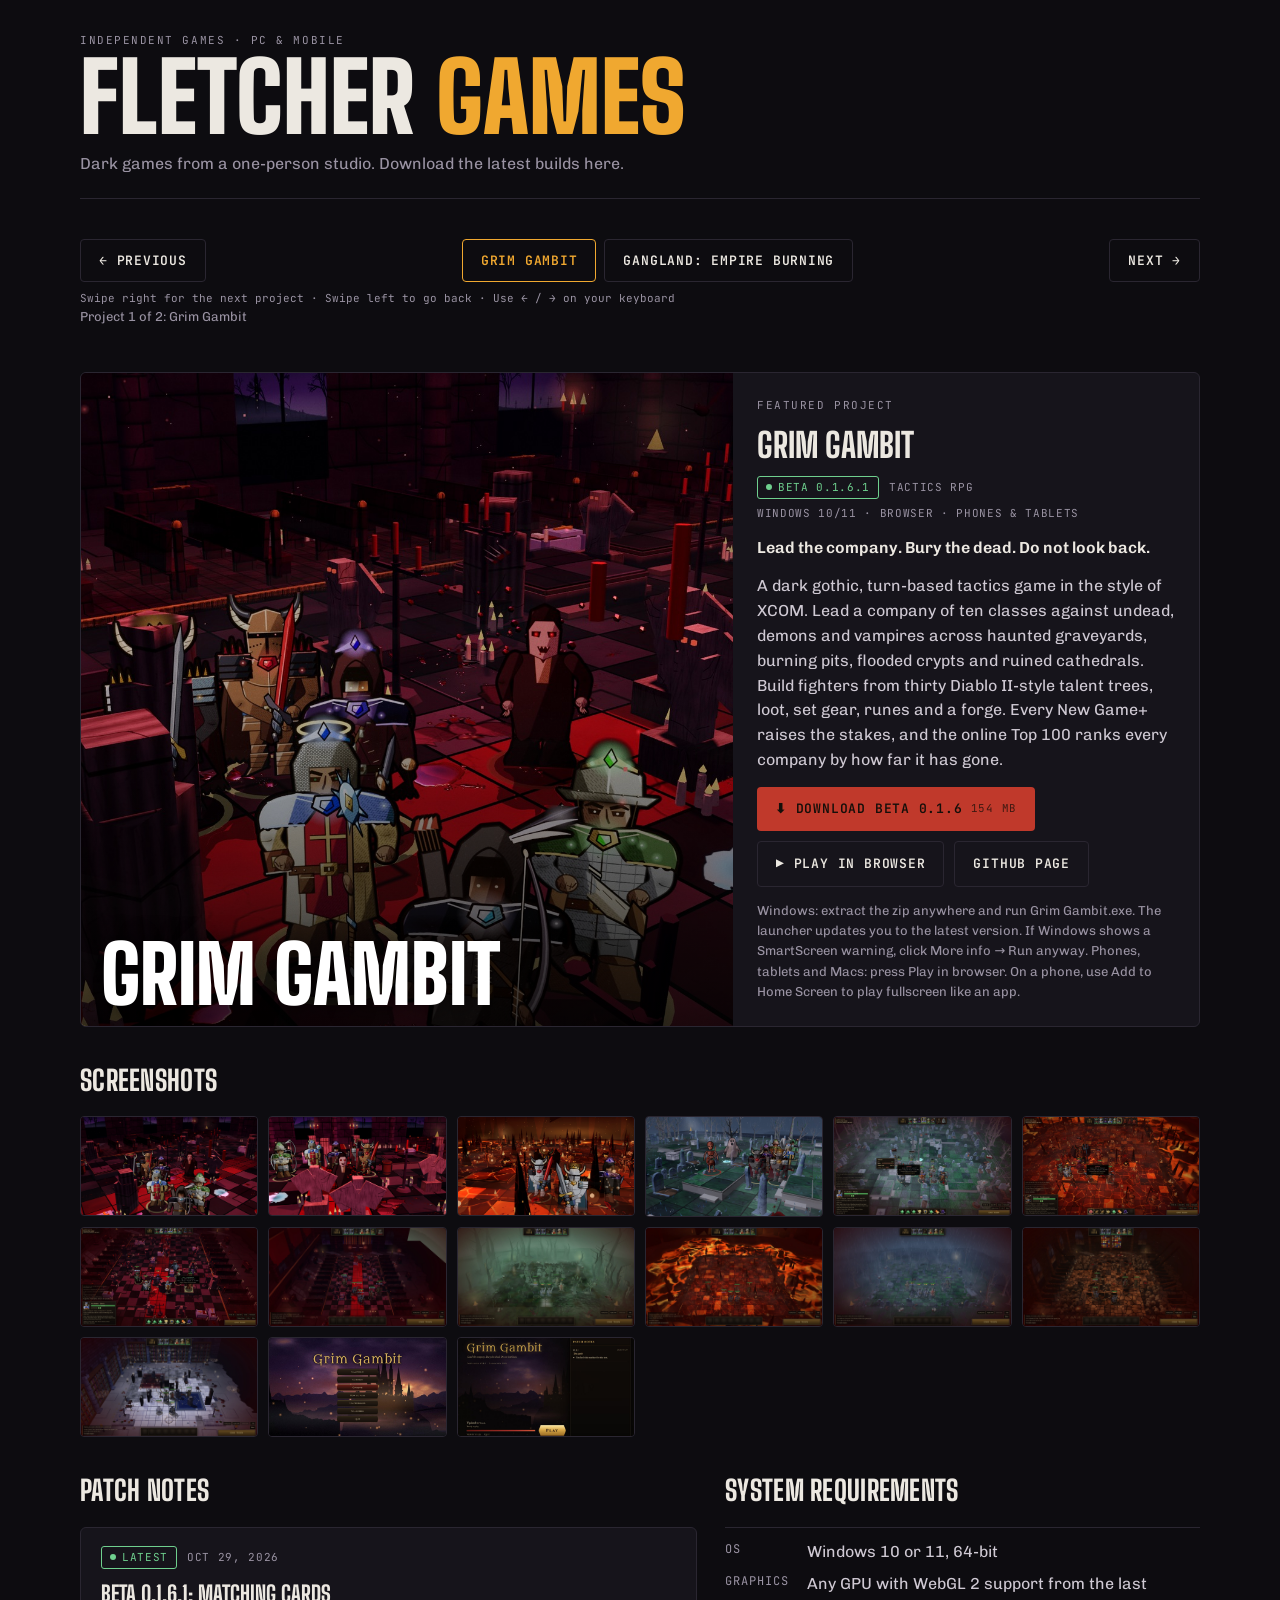
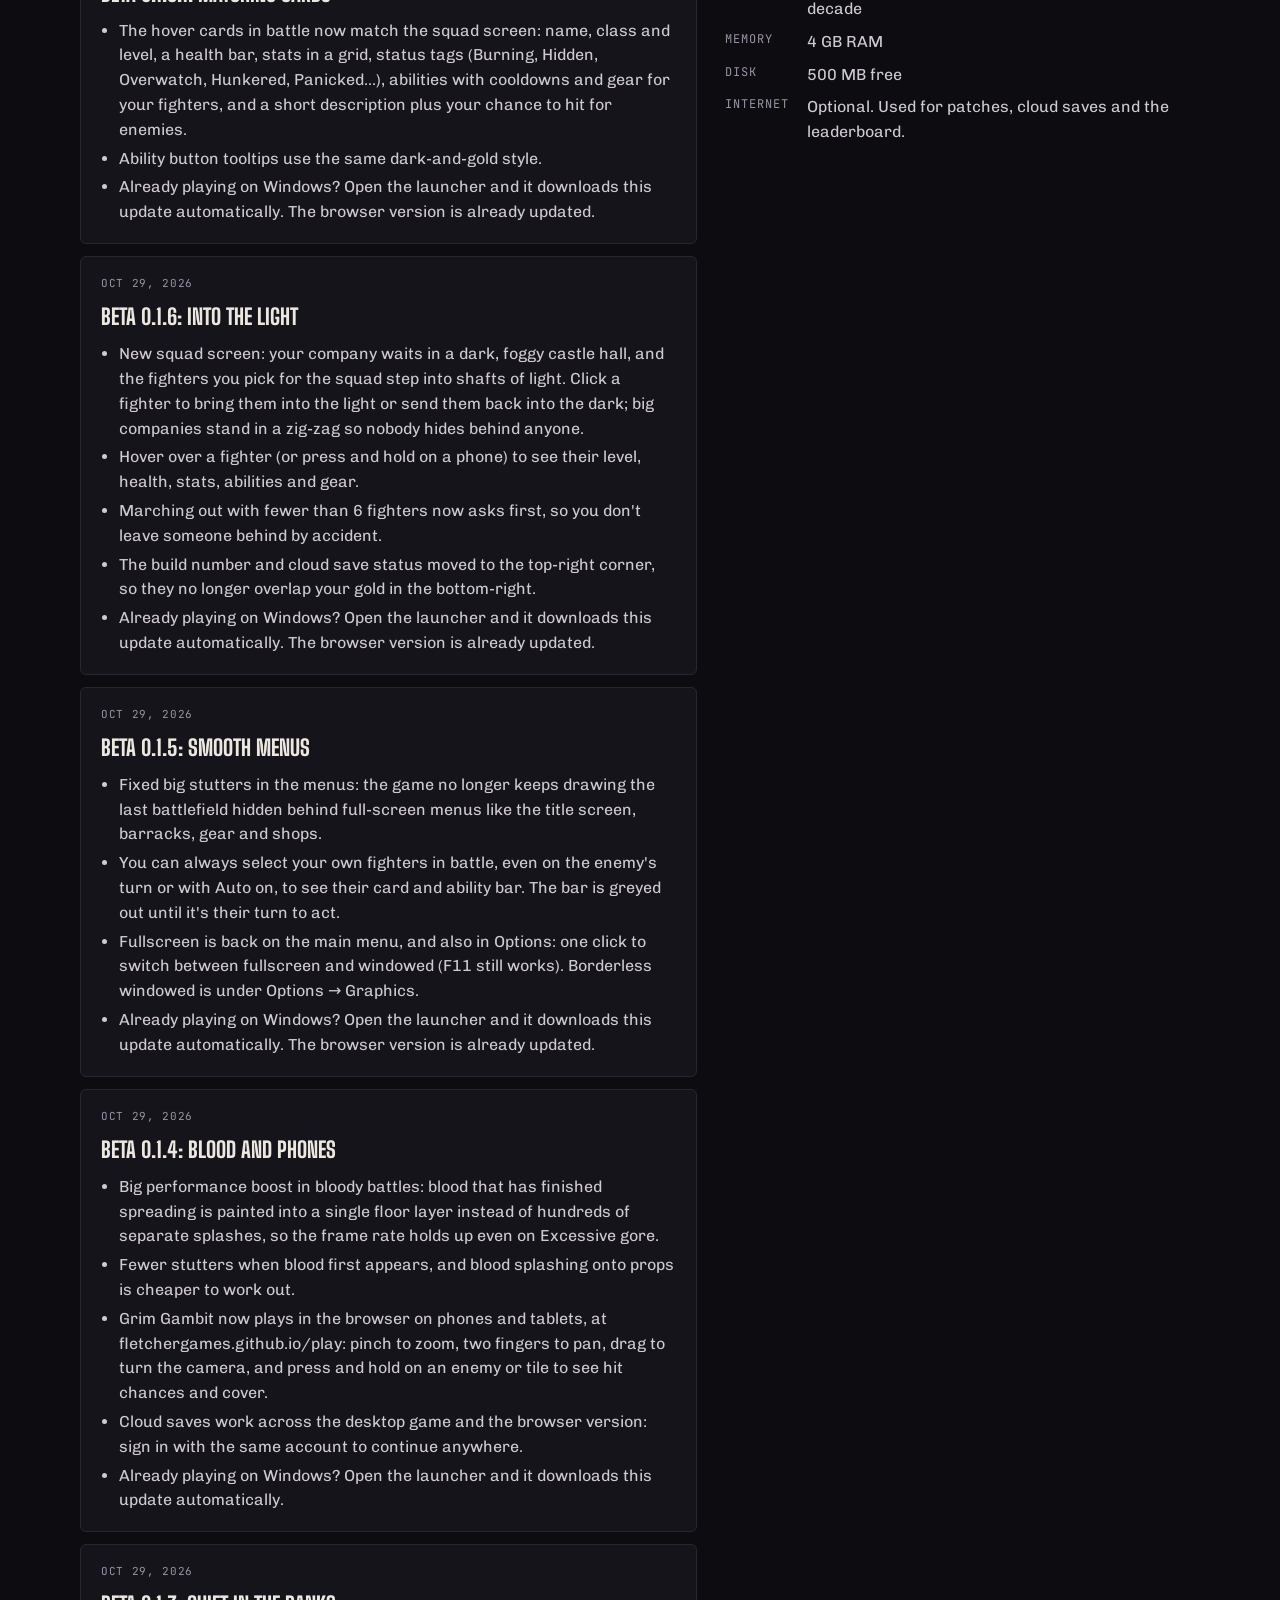
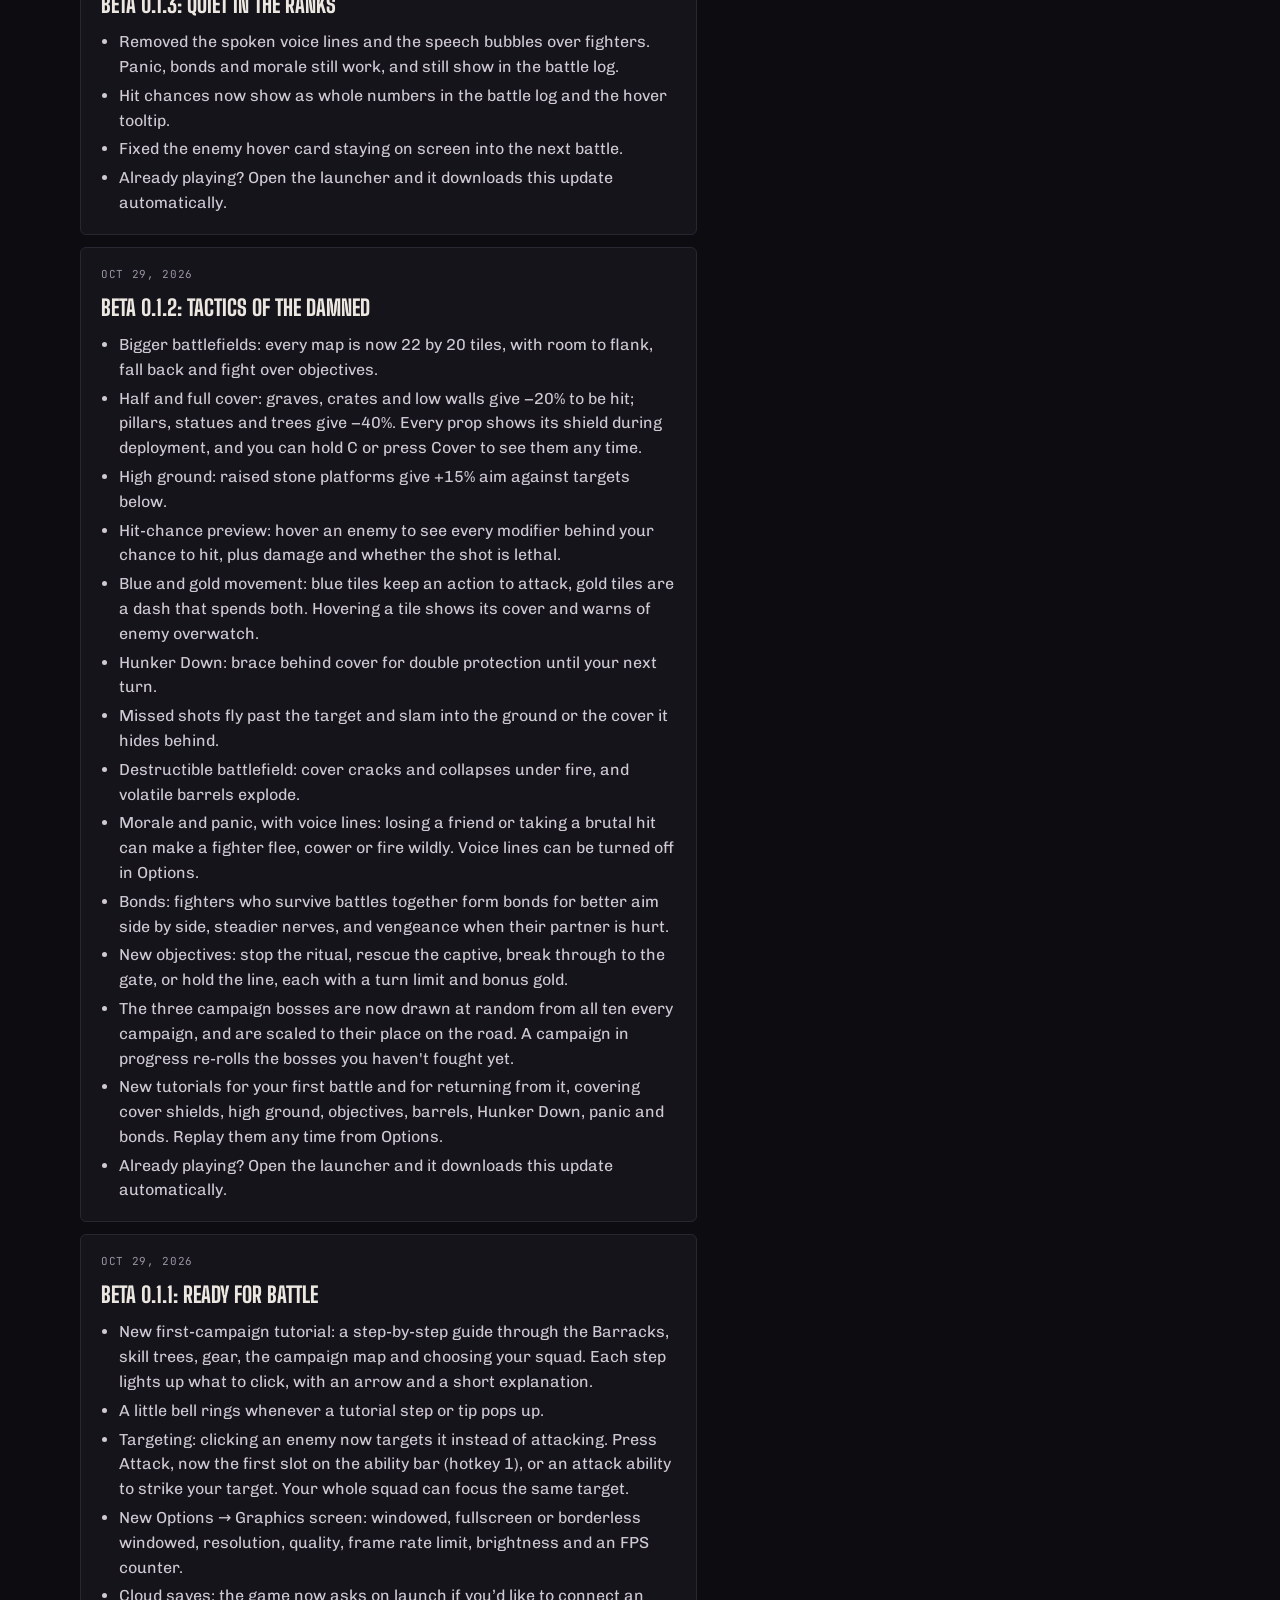
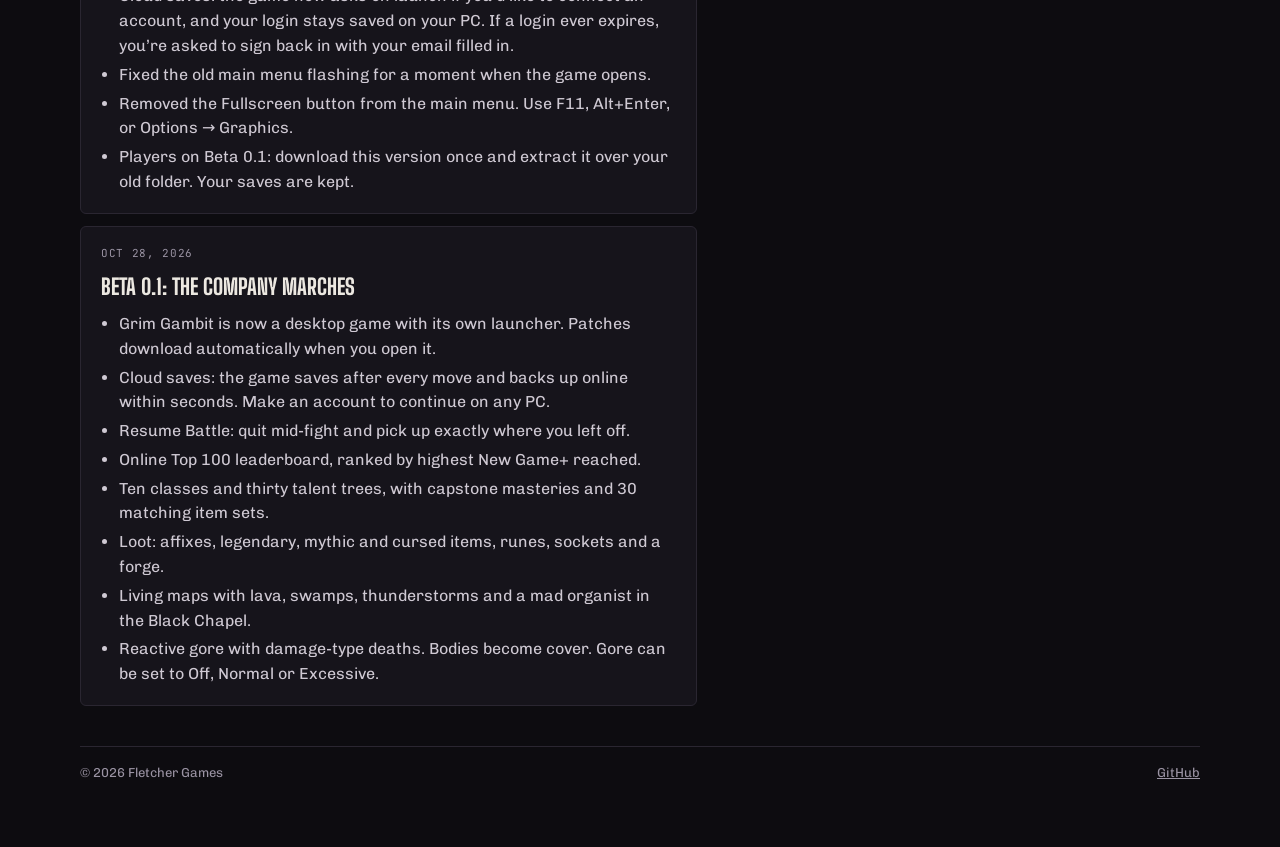
==== commit e41c2aae: "Introduce Gangland: Empire Burning with asset previews and remaster roadmap" ====
--- a/index.html
+++ b/index.html
@@ -4,9 +4,9 @@
 <meta charset="utf-8">
 <meta name="viewport" content="width=device-width,initial-scale=1,viewport-fit=cover">
 <title>Fletcher Games</title>
-<meta name="description" content="Fletcher Games: dark games from a one-person studio. Download Grim Gambit, a gothic XCOM-style tactics game for Windows.">
+<meta name="description" content="Fletcher Games: home of Grim Gambit and Gangland: Empire Burning, a PC and iOS remaster project in development.">
 <meta property="og:title" content="Fletcher Games">
-<meta property="og:description" content="Download Grim Gambit, a gothic turn-based tactics game for Windows.">
+<meta property="og:description" content="Play Grim Gambit and follow the development of Gangland: Empire Burning for PC and iOS.">
 <meta property="og:image" content="https://fletchergames.github.io/assets/grim-gambit/black-chapel.jpg">
 <meta name="theme-color" content="#0d0c10">
 <link rel="preconnect" href="https://fonts.googleapis.com">
@@ -102,7 +102,7 @@
 <body>
 <div class="wrap">
   <header>
-    <div class="eyebrow">Indie games · Windows</div>
+    <div class="eyebrow">Independent games · PC & mobile</div>
     <h1 id="siteName">Fletcher <span>Games</span></h1>
     <p class="tag" id="siteTag">Dark games from a one-person studio. Download the latest builds here.</p>
   </header>
@@ -142,7 +142,8 @@
         ${g.download?.note?`<p class="note">${esc(g.download.note)}</p>`:""}
       </div>
     </div>
-    ${shots?`<section><h3>Screenshots</h3><div class="shots" data-game="${esc(g.id)}">${shots}</div></section>`:""}
+    ${shots?`<section><h3>${esc(g.screenshotHeading||"Screenshots")}</h3>${g.screenshotNote?`<p class="note" style="margin-bottom:14px">${esc(g.screenshotNote)}</p>`:""}<div class="shots" data-game="${esc(g.id)}">${shots}</div></section>`:""}
+    ${(g.details||[]).map(section=>`<section><h3>${esc(section.title)}</h3><div class="patches">${(section.items||[]).map(item=>`<div class="patch"><div class="ver">${esc(item.title)}</div><p class="desc">${esc(item.text)}</p></div>`).join("")}</div></section>`).join("")}
     ${(latest||g.requirements)?`<div class="two">
       ${latest?`<section><h3>Patch notes</h3><div class="patches">${(g.patchNotes||[]).map((p,i)=>`<div class="patch"><div class="meta">${i===0?'<span class="status">Latest</span>':""}${p.date?`<span>${esc(fmt(p.date))}</span>`:""}</div><div class="ver">${esc(p.version)}${p.title?`: ${esc(p.title)}`:""}</div><ul>${(p.notes||[]).map(n=>`<li>${esc(n)}</li>`).join("")}</ul></div>`).join("")}</div></section>`:"<div></div>"}
       ${g.requirements?`<section><h3>System requirements</h3><dl class="req">${g.requirements.map(([k,v])=>`<dt>${esc(k)}</dt><dd>${esc(v)}</dd>`).join("")}</dl></section>`:""}
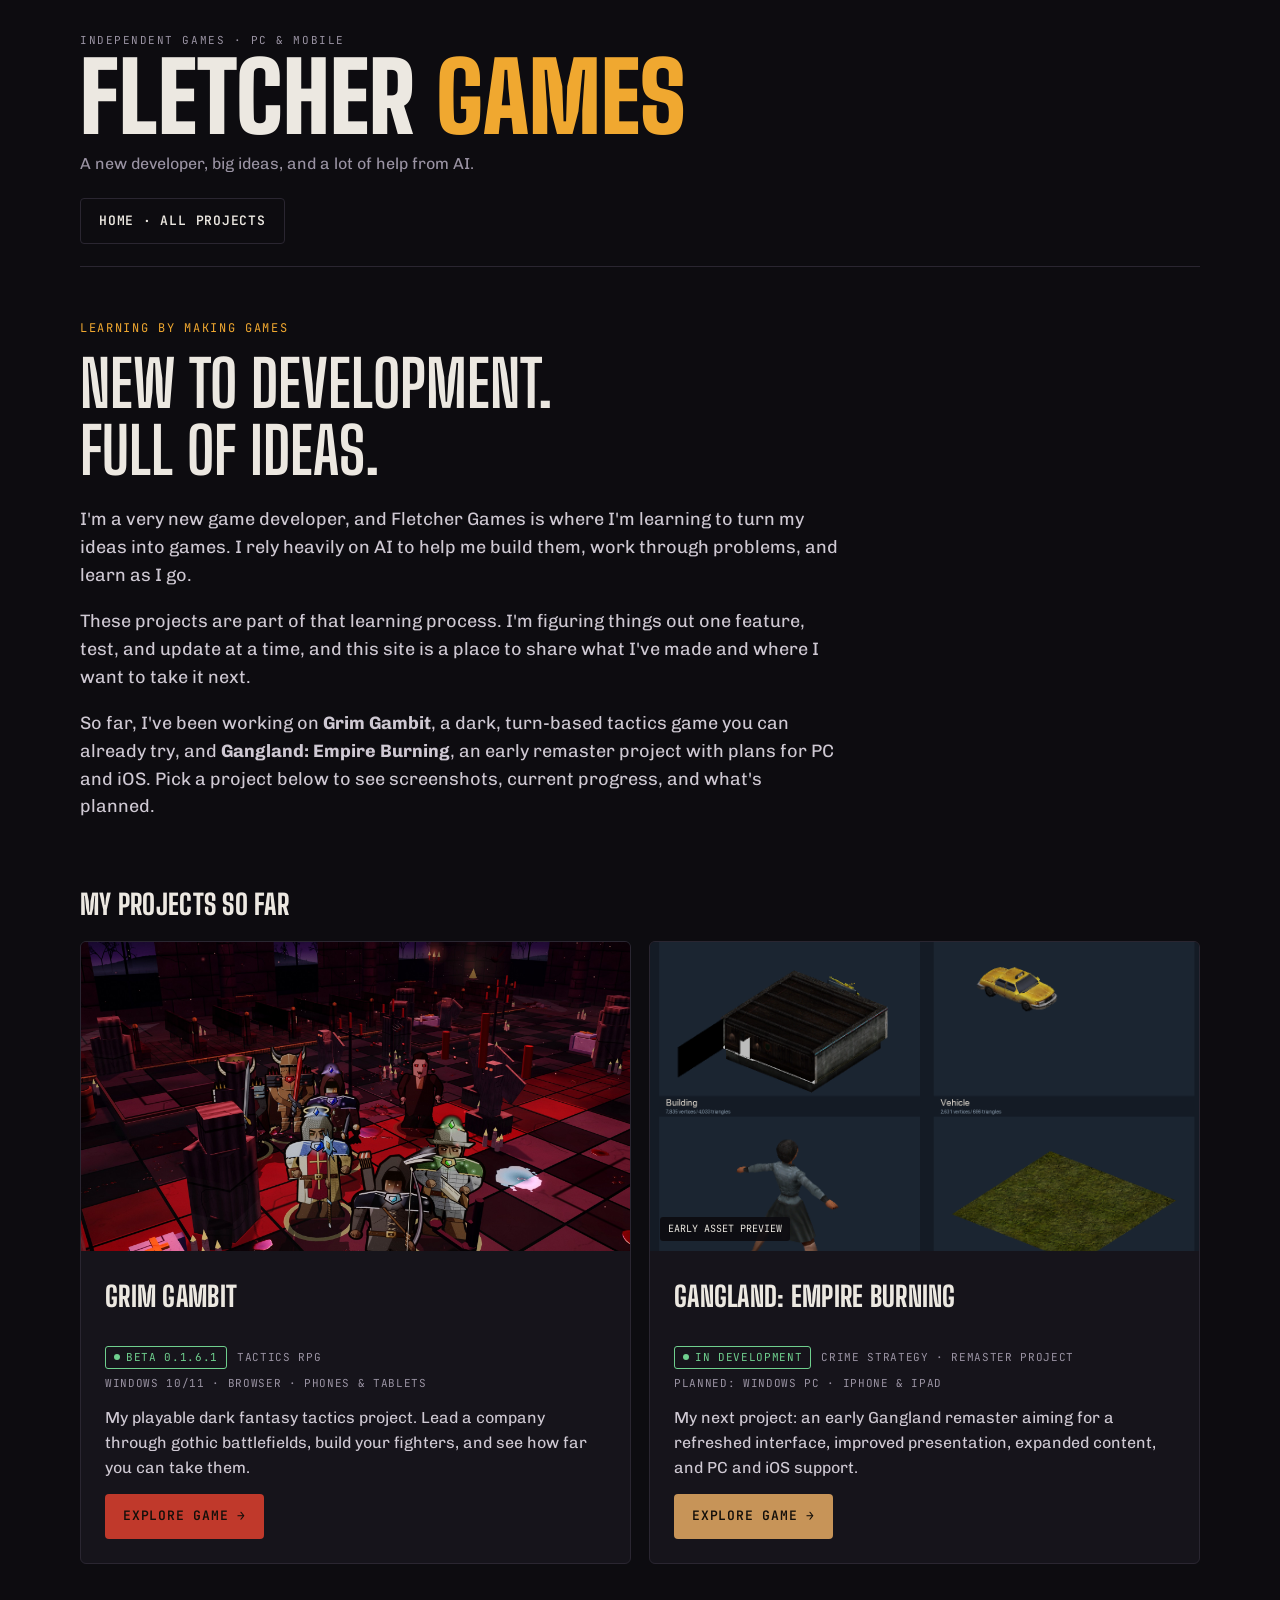
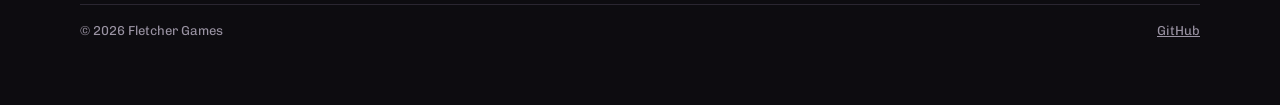
==== commit bf8c6bf4: "Create developer homepage with linked game previews" ====
--- a/index.html
+++ b/index.html
@@ -13,7 +13,7 @@
 <link rel="preconnect" href="https://fonts.gstatic.com" crossorigin>
 <link rel="stylesheet" href="https://fonts.googleapis.com/css2?family=Big+Shoulders+Display:wght@500;800;900&family=Chivo:wght@400;600&family=JetBrains+Mono:wght@400;600&display=swap">
 <style>
-/* One project at a time, with touch and keyboard navigation. */
+/* Studio homepage and linked project pages. */
 :root{
   --bg:#0d0c10; --panel:#16141b; --line:#2a2631; --fg:#ece8e1; --muted:#9a93a3; --soft:#cfc9d3;
   --accent:#f0a830; --ok:#6fcf8e;
@@ -97,6 +97,20 @@
 #projectView:focus{outline:none}
 .feature .cover.placeholder{background:radial-gradient(ellipse at 65% 25%,#4b3328 0,transparent 60%),linear-gradient(145deg,#19151a,#09090c);display:flex;align-items:center;justify-content:center;min-height:280px}
 .placeholder .coming{font-family:var(--mono);font-size:12px;text-transform:uppercase;letter-spacing:.2em;color:var(--muted);align-self:flex-start;margin-top:36px;z-index:1}
+.home-intro{max-width:760px}
+.home-intro h2{font-family:var(--display);font-size:clamp(38px,6vw,64px);line-height:1.05;text-transform:uppercase;margin:0 0 22px}
+.home-intro p{color:var(--soft);font-size:18px}
+.home-intro .eyebrow{color:var(--accent);font-size:12px}
+.home-grid{grid-template-columns:repeat(auto-fit,minmax(min(100%,340px),1fr))}
+.project-card{text-decoration:none;transition:transform .2s,border-color .2s}
+.project-card:hover{transform:translateY(-4px);border-color:var(--c,var(--accent))}
+.project-card .info{flex:1}
+.project-card .btn{align-self:flex-start;margin-top:auto}
+.project-card .preview{position:relative}
+.project-card .preview img{aspect-ratio:16/9}
+.project-card .preview-note{position:absolute;bottom:10px;left:10px;background:#0d0c10e8;border-radius:3px;padding:4px 8px;font-family:var(--mono);font-size:10px;text-transform:uppercase}
+.site-home{display:inline-flex;align-self:flex-start;margin-top:16px}
+@media(prefers-reduced-motion:reduce){.project-card:hover{transform:none}}
 </style>
 </head>
 <body>
@@ -104,7 +118,8 @@
   <header>
     <div class="eyebrow">Independent games · PC & mobile</div>
     <h1 id="siteName">Fletcher <span>Games</span></h1>
-    <p class="tag" id="siteTag">Dark games from a one-person studio. Download the latest builds here.</p>
+    <p class="tag" id="siteTag">A new developer, big ideas, and a lot of help from AI.</p>
+    <a class="btn ghost site-home" href="#home">Home · All projects</a>
   </header>
   <main id="main" style="display:flex;flex-direction:column;gap:44px"><p class="loading">Loading games…</p></main>
   <footer><span>© <span id="yr"></span> Fletcher Games</span><a href="https://github.com/FletcherGames">GitHub</a></footer>
@@ -151,16 +166,35 @@
   </article>`;
 }
 function card(g){
-  return `<article class="card" style="--c:${esc(g.color||"")}" id="${esc(g.id)}">${g.cover?`<img src="${esc(g.cover)}" alt="${esc(g.title)}" loading="lazy">`:""}
-    <div class="info"><h2 style="font-size:28px">${esc(g.title)}</h2>${metaRow(g)}${g.tagline?`<p class="pitch">${esc(g.tagline)}</p>`:""}<div class="actions">${buttons(g)}</div></div></article>`;
-}
-
-let data,projectIndex=0,gesture=null;
-function showProject(index,focus=false){
+  return `<a class="card project-card" style="--c:${esc(g.color||"")}" href="#${encodeURIComponent(g.id)}" aria-label="Explore ${esc(g.title)}">
+    <div class="preview">${g.cover?`<img src="${esc(g.cover)}" alt="${esc(g.title)} preview" loading="lazy">`:""}${g.screenshotNote?'<span class="preview-note">Early asset preview</span>':""}</div>
+    <div class="info"><h3>${esc(g.title)}</h3>${metaRow(g)}<p class="desc">${esc(g.summary||g.tagline||"")}</p><span class="btn">Explore game →</span></div></a>`;
+}
+function showHome(focus=false){
+  projectIndex=-1;
+  gesture=null;
+  $("lb").hidden=true;
+  document.title=data.site.name;
+  $("main").innerHTML=`<section class="home-intro" aria-labelledby="welcomeTitle">
+    <p class="eyebrow">Learning by making games</p>
+    <h2 id="welcomeTitle" tabindex="-1">New to development.<br>Full of ideas.</h2>
+    <p>I'm a very new game developer, and Fletcher Games is where I'm learning to turn my ideas into games. I rely heavily on AI to help me build them, work through problems, and learn as I go.</p>
+    <p>These projects are part of that learning process. I'm figuring things out one feature, test, and update at a time, and this site is a place to share what I've made and where I want to take it next.</p>
+    <p>So far, I've been working on <strong>Grim Gambit</strong>, a dark, turn-based tactics game you can already try, and <strong>Gangland: Empire Burning</strong>, an early remaster project with plans for PC and iOS. Pick a project below to see screenshots, current progress, and what's planned.</p>
+    </section>
+    <section aria-labelledby="projectsTitle"><h3 id="projectsTitle">My projects so far</h3><div class="grid home-grid">${data.games.map(card).join("")}</div></section>`;
+  if(focus)$("welcomeTitle").focus({preventScroll:true});
+}
+
+let data,projectIndex=-1,gesture=null;
+function showProject(index,focus=false,navigate=true){
   const games=data.games;
   if(!games.length)return;
   projectIndex=(index+games.length)%games.length;
   const g=games[projectIndex];
+  gesture=null;
+  $("lb").hidden=true;
+  document.title=g.title+" | "+data.site.name;
   $("main").innerHTML=`<div><nav class="project-nav" aria-label="Projects">
     <button type="button" class="btn ghost" data-step="-1" aria-label="Previous project">← Previous</button>
     <div class="project-tabs">${games.map((game,i)=>`<button type="button" class="btn ghost ${i===projectIndex?"current":""}" data-project="${i}" ${i===projectIndex?'aria-current="page"':""}>${esc(game.title)}</button>`).join("")}</div>
@@ -168,12 +202,16 @@
     </nav><p class="project-hint">Swipe right for the next project · Swipe left to go back · Use ← / → on your keyboard</p>
     <p class="note" role="status">Project ${projectIndex+1} of ${games.length}: ${esc(g.title)}</p></div>
     <div id="projectView" tabindex="-1" aria-label="${esc(g.title)}">${featured(g)}</div>`;
-  history.replaceState(null,"","#"+encodeURIComponent(g.id));
+  const hash="#"+encodeURIComponent(g.id);
+  if(navigate&&location.hash!==hash)history.pushState(null,"",hash);
   if(focus)$("projectView").focus({preventScroll:true});
 }
 function projectFromHash(){
-  const i=data.games.findIndex(g=>"#"+encodeURIComponent(g.id)===location.hash);
-  showProject(i<0?0:i);
+  const i=data.games.findIndex(g=>"#"+encodeURIComponent(g.id)===location.hash||(g.aliases||[]).some(alias=>"#"+encodeURIComponent(alias)===location.hash));
+  if(i<0){showHome();return}
+  const canonical="#"+encodeURIComponent(data.games[i].id);
+  if(location.hash!==canonical)history.replaceState(null,"",canonical);
+  showProject(i,false,false);
 }
 addEventListener("hashchange",()=>{if(data)projectFromHash()});
 $("main").addEventListener("click",e=>{
@@ -195,7 +233,7 @@
 });
 $("main").addEventListener("pointercancel",()=>{gesture=null});
 addEventListener("keydown",e=>{
-  if(!data||!$("lb").hidden||e.altKey||e.ctrlKey||e.metaKey||e.shiftKey||e.target.closest("input,textarea,select,[contenteditable]"))return;
+  if(!data||projectIndex<0||!$("lb").hidden||e.altKey||e.ctrlKey||e.metaKey||e.shiftKey||e.target.closest("input,textarea,select,[contenteditable]"))return;
   if(e.key==="ArrowRight"||e.key==="ArrowLeft"){e.preventDefault();showProject(projectIndex+(e.key==="ArrowRight"?1:-1),true)}
 });
 fetch("games.json",{cache:"no-cache"}).then(r=>r.json()).then(d=>{
